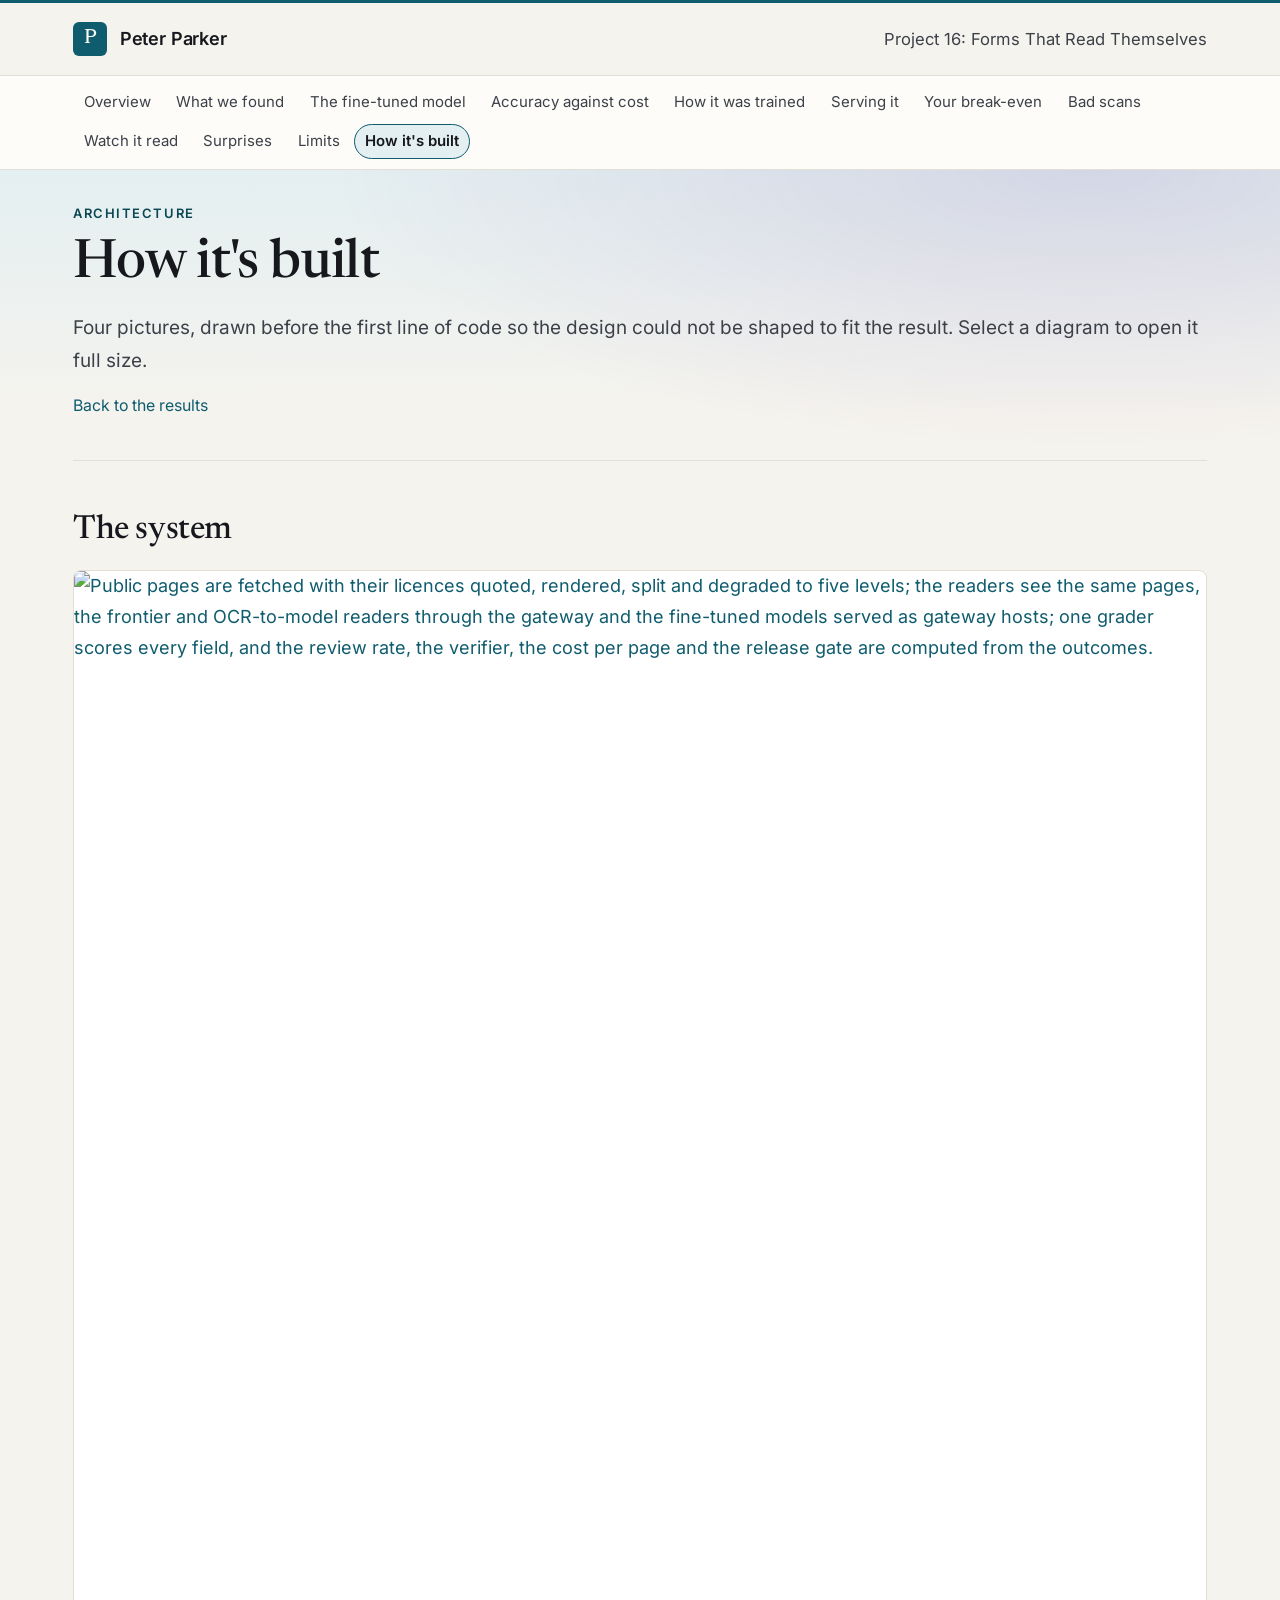
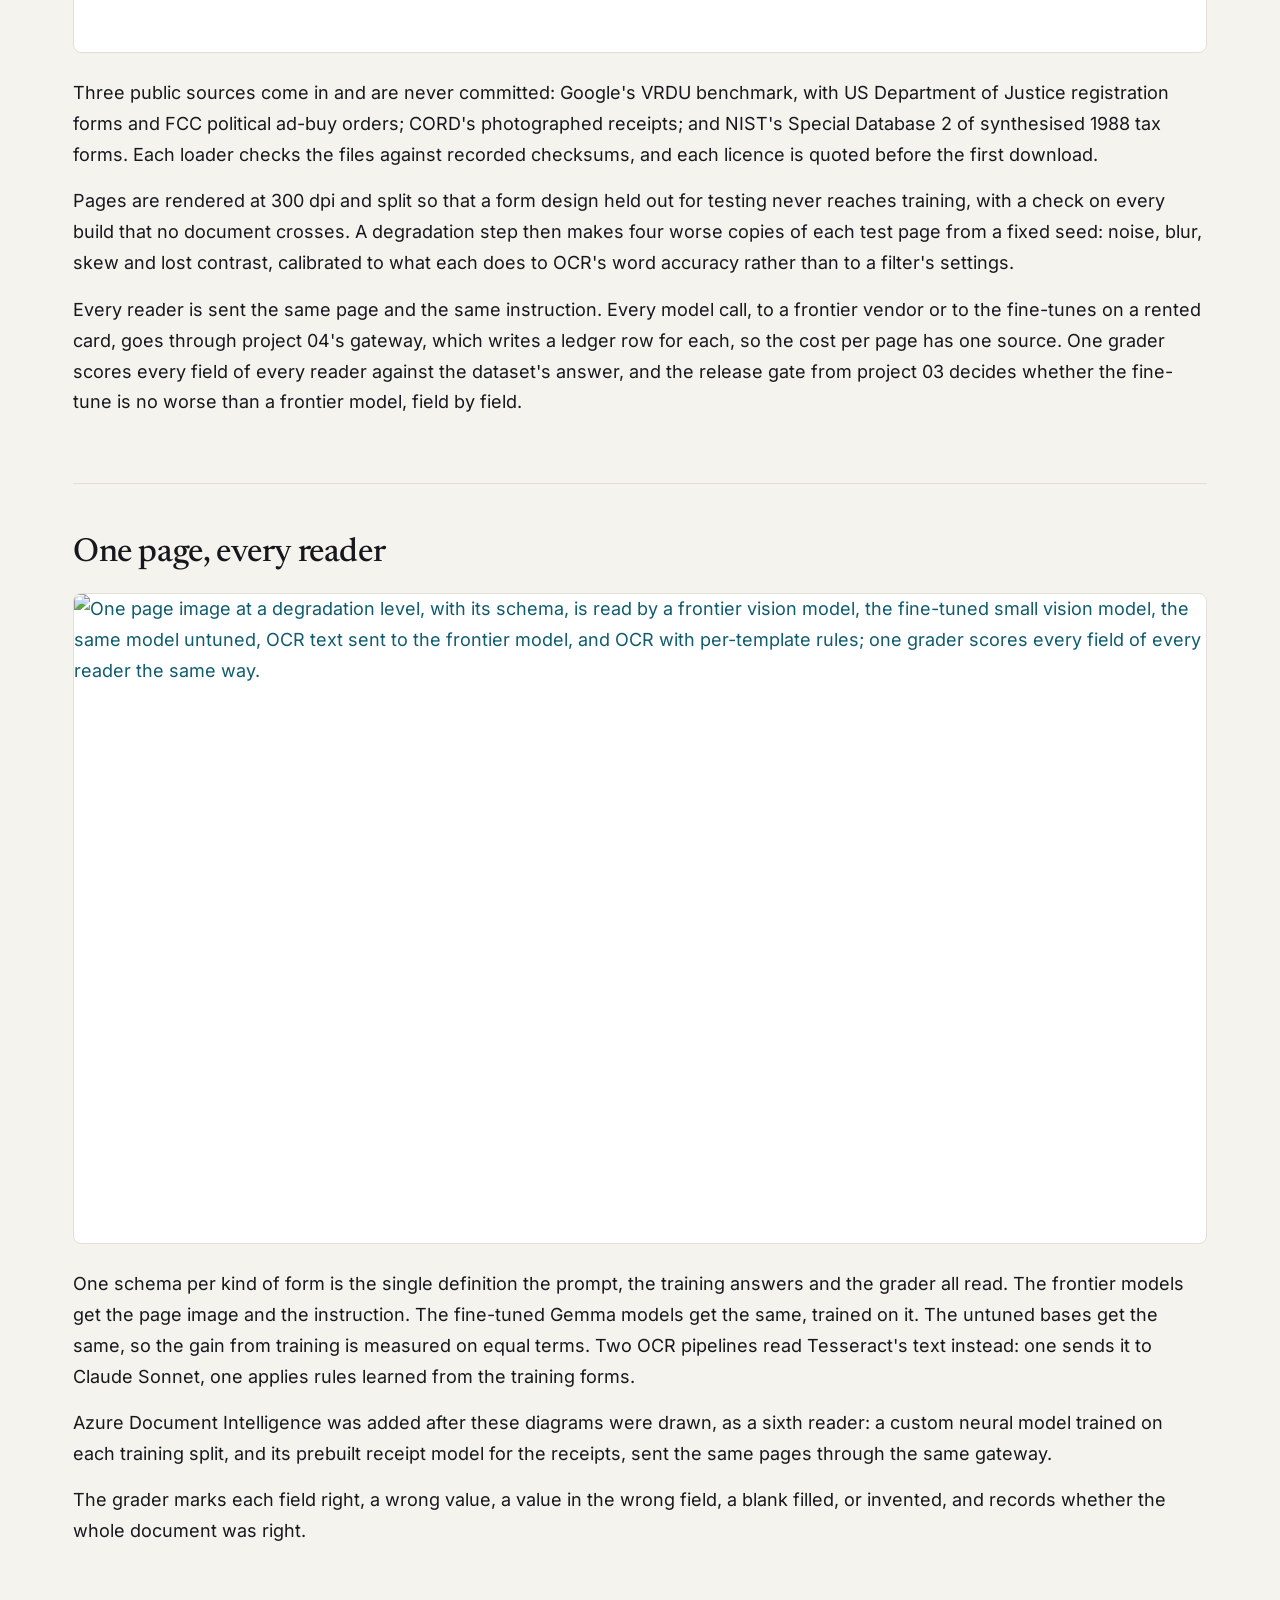
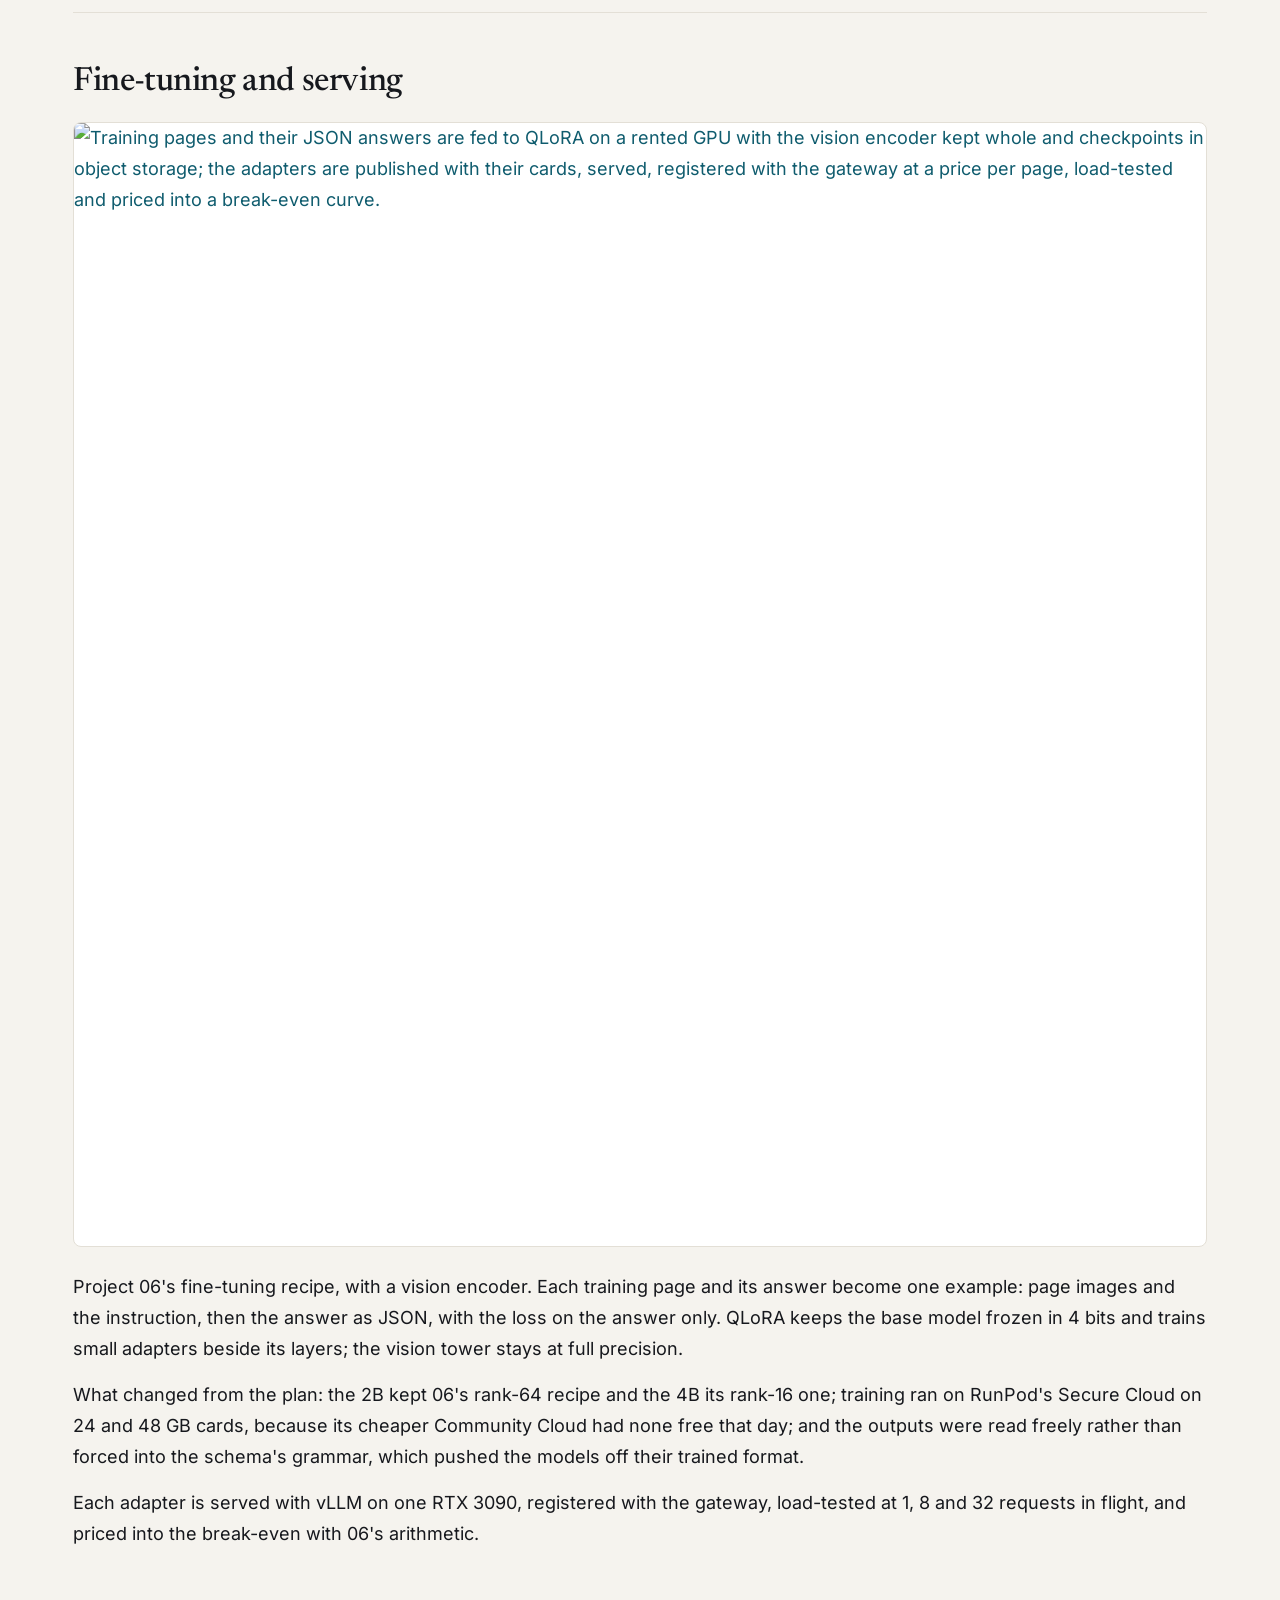
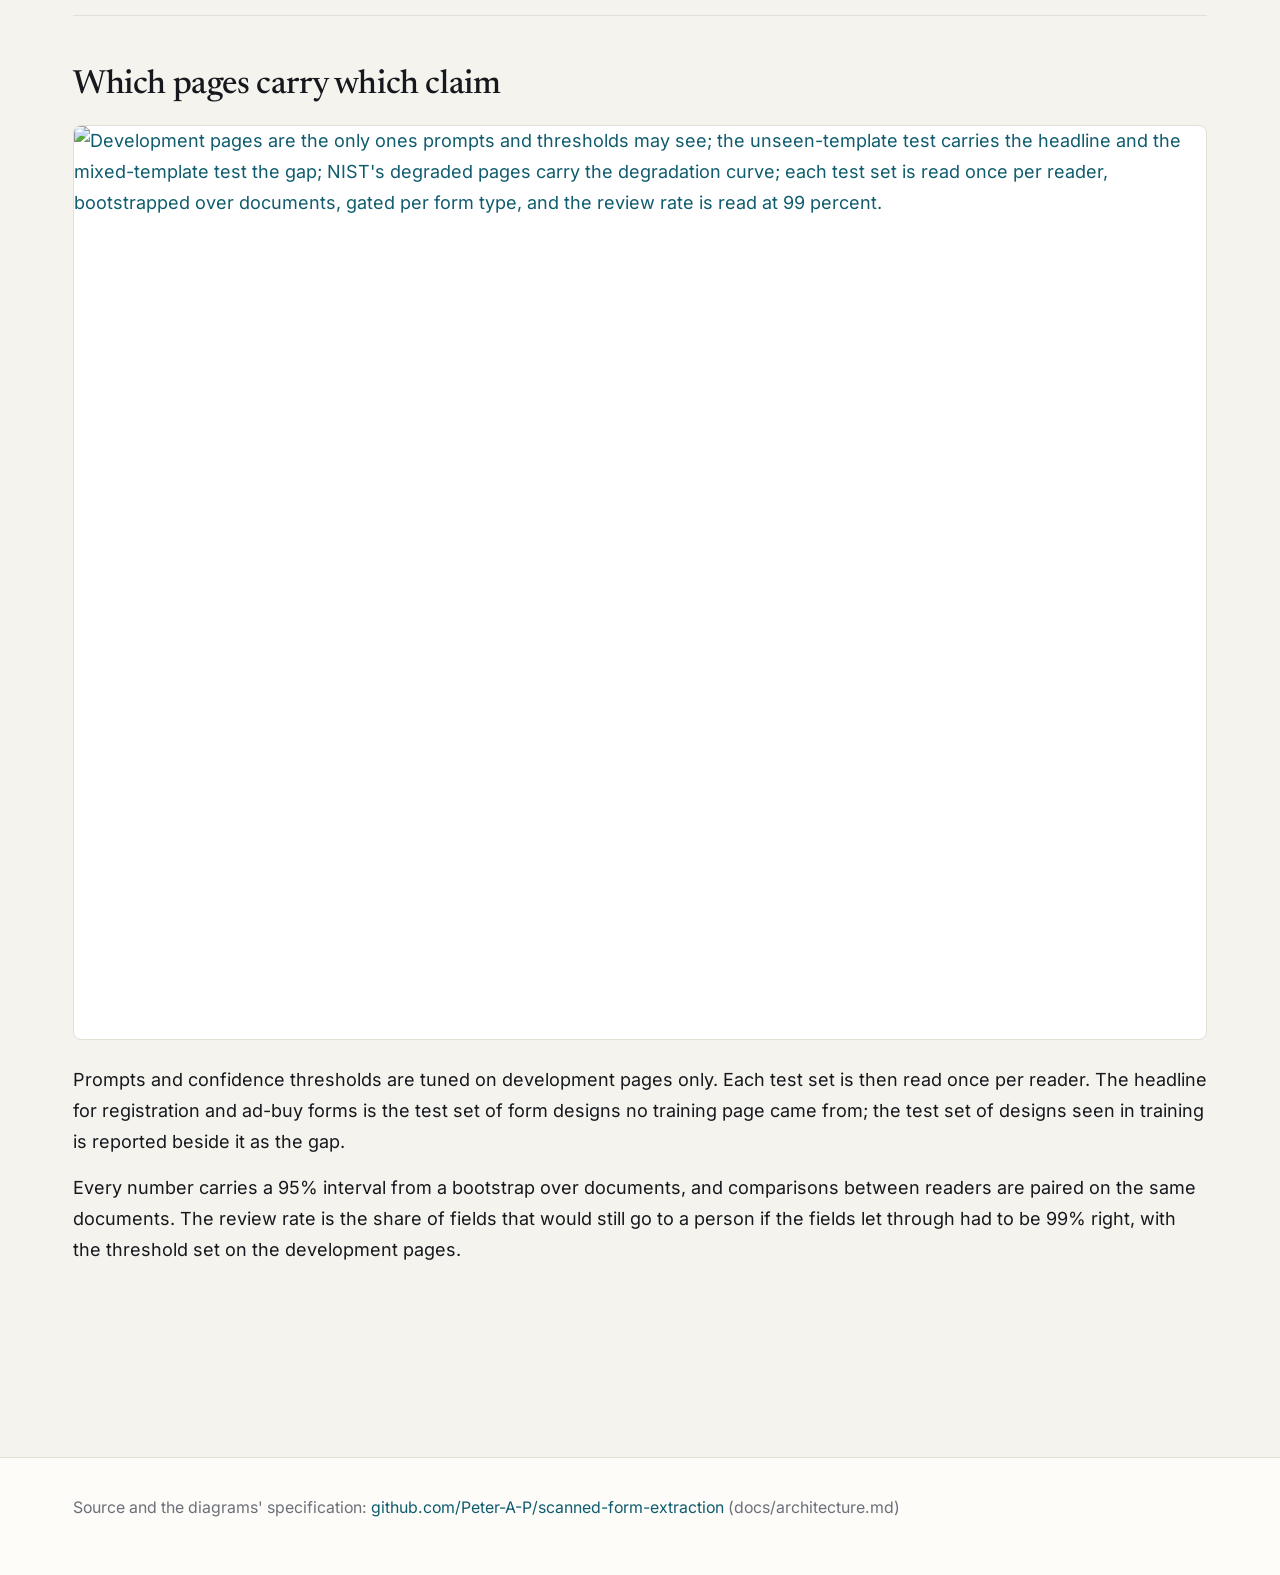
==== legible/site/architecture.html @ 69742731 "The demo site rebuilt as a front page: findings first, every table drawn as a chart with a table swi" ====
<!doctype html>
<html lang="en">
<head>
<meta charset="utf-8">
<meta name="viewport" content="width=device-width, initial-scale=1">
<title>How it's built: Forms That Read Themselves</title>
<meta name="description" content="How the readers of scanned forms behind this page were fed the same pages, graded by one grader, fine-tuned, served and costed, in four diagrams.">
<link rel="stylesheet" href="style.css">
</head>
<body>
<header class="top">
  <div class="top-inner">
    <a class="brand" href="https://peterparker.ca"><span class="mono-mark" aria-hidden="true">P</span>Peter Parker</a>
    <p class="top-nav"><a href="https://peterparker.ca/projects/scanned-form-extraction/">Project 16: Forms That Read Themselves</a></p>
  </div>
</header>
<nav class="tabs" aria-label="This site">
  <div class="tabs-inner">
    <a href="index.html">Overview</a>
    <a href="index.html#findings">What we found</a>
    <a href="index.html#model">The fine-tuned model</a>
    <a href="index.html#landscape">Accuracy against cost</a>
    <a href="index.html#training">How it was trained</a>
    <a href="index.html#serving">Serving it</a>
    <a href="index.html#calculator">Your break-even</a>
    <a href="index.html#scans">Bad scans</a>
    <a href="index.html#viewer">Watch it read</a>
    <a href="index.html#surprises">Surprises</a>
    <a href="index.html#limits">Limits</a>
    <a href="architecture.html" aria-current="page">How it's built</a>
  </div>
</nav>
<main>

  <header class="hero">
    <p class="eyebrow">Architecture</p>
    <h1>How it's built</h1>
    <p class="lead">
      Four pictures, drawn before the first line of code so the design could not be shaped to fit
      the result. Select a diagram to open it full size.
    </p>
    <p class="hero-note"><a href="index.html">Back to the results</a></p>
  </header>

  <section class="section" id="the-system">
    <h2>The system</h2>
    <figure class="arch-figure">
      <a href="architecture/system.svg"><img src="architecture/system.svg" width="1236" height="1180" alt="Public pages are fetched with their licences quoted, rendered, split and degraded to five levels; the readers see the same pages, the frontier and OCR-to-model readers through the gateway and the fine-tuned models served as gateway hosts; one grader scores every field, and the review rate, the verifier, the cost per page and the release gate are computed from the outcomes."></a>
    </figure>
    <div class="prose">
      <p>Three public sources come in and are never committed: Google's VRDU benchmark, with US Department of Justice registration forms and FCC political ad-buy orders; CORD's photographed receipts; and NIST's Special Database 2 of synthesised 1988 tax forms. Each loader checks the files against recorded checksums, and each licence is quoted before the first download.</p>
      <p>Pages are rendered at 300 dpi and split so that a form design held out for testing never reaches training, with a check on every build that no document crosses. A degradation step then makes four worse copies of each test page from a fixed seed: noise, blur, skew and lost contrast, calibrated to what each does to OCR's word accuracy rather than to a filter's settings.</p>
      <p>Every reader is sent the same page and the same instruction. Every model call, to a frontier vendor or to the fine-tunes on a rented card, goes through project 04's gateway, which writes a ledger row for each, so the cost per page has one source. One grader scores every field of every reader against the dataset's answer, and the release gate from project 03 decides whether the fine-tune is no worse than a frontier model, field by field.</p>
    </div>
  </section>

  <section class="section" id="one-page">
    <h2>One page, every reader</h2>
    <figure class="arch-figure">
      <a href="architecture/five-arms.svg"><img src="architecture/five-arms.svg" width="1236" height="708" alt="One page image at a degradation level, with its schema, is read by a frontier vision model, the fine-tuned small vision model, the same model untuned, OCR text sent to the frontier model, and OCR with per-template rules; one grader scores every field of every reader the same way."></a>
    </figure>
    <div class="prose">
      <p>One schema per kind of form is the single definition the prompt, the training answers and the grader all read. The frontier models get the page image and the instruction. The fine-tuned Gemma models get the same, trained on it. The untuned bases get the same, so the gain from training is measured on equal terms. Two OCR pipelines read Tesseract's text instead: one sends it to Claude Sonnet, one applies rules learned from the training forms.</p>
      <p>Azure Document Intelligence was added after these diagrams were drawn, as a sixth reader: a custom neural model trained on each training split, and its prebuilt receipt model for the receipts, sent the same pages through the same gateway.</p>
      <p>The grader marks each field right, a wrong value, a value in the wrong field, a blank filled, or invented, and records whether the whole document was right.</p>
    </div>
  </section>

  <section class="section" id="train-serve">
    <h2>Fine-tuning and serving</h2>
    <figure class="arch-figure">
      <a href="architecture/train-serve.svg"><img src="architecture/train-serve.svg" width="1206" height="1196" alt="Training pages and their JSON answers are fed to QLoRA on a rented GPU with the vision encoder kept whole and checkpoints in object storage; the adapters are published with their cards, served, registered with the gateway at a price per page, load-tested and priced into a break-even curve."></a>
    </figure>
    <div class="prose">
      <p>Project 06's fine-tuning recipe, with a vision encoder. Each training page and its answer become one example: page images and the instruction, then the answer as JSON, with the loss on the answer only. QLoRA keeps the base model frozen in 4 bits and trains small adapters beside its layers; the vision tower stays at full precision.</p>
      <p>What changed from the plan: the 2B kept 06's rank-64 recipe and the 4B its rank-16 one; training ran on RunPod's Secure Cloud on 24 and 48 GB cards, because its cheaper Community Cloud had none free that day; and the outputs were read freely rather than forced into the schema's grammar, which pushed the models off their trained format.</p>
      <p>Each adapter is served with vLLM on one RTX 3090, registered with the gateway, load-tested at 1, 8 and 32 requests in flight, and priced into the break-even with 06's arithmetic.</p>
    </div>
  </section>

  <section class="section" id="evaluation">
    <h2>Which pages carry which claim</h2>
    <figure class="arch-figure">
      <a href="architecture/evaluation.svg"><img src="architecture/evaluation.svg" width="1236" height="996" alt="Development pages are the only ones prompts and thresholds may see; the unseen-template test carries the headline and the mixed-template test the gap; NIST's degraded pages carry the degradation curve; each test set is read once per reader, bootstrapped over documents, gated per form type, and the review rate is read at 99 percent."></a>
    </figure>
    <div class="prose">
      <p>Prompts and confidence thresholds are tuned on development pages only. Each test set is then read once per reader. The headline for registration and ad-buy forms is the test set of form designs no training page came from; the test set of designs seen in training is reported beside it as the gap.</p>
      <p>Every number carries a 95% interval from a bootstrap over documents, and comparisons between readers are paired on the same documents. The review rate is the share of fields that would still go to a person if the fields let through had to be 99% right, with the threshold set on the development pages.</p>
    </div>
  </section>

</main>
<footer class="foot">
  <div class="foot-inner">
    <p>Source and the diagrams' specification: <a href="https://github.com/Peter-A-P/scanned-form-extraction">github.com/Peter-A-P/scanned-form-extraction</a> (docs/architecture.md)</p>
  </div>
</footer>
</body>
</html>
---- legible/site/style.css ----
/* One stylesheet, no framework, no build step.

   The palette, the type and the 3px rule over the page are peterparker.ca's, shared with the
   other project pages, because this page is part of that site even though a separate host
   serves it. The two fonts are copied into this folder rather than linked: the page makes no
   off-origin request, and a font is a request. Both are SIL Open Font License;
   fonts/LICENSE.txt says where they came from. */

@font-face {
  font-family: "Newsreader";
  font-style: normal;
  font-weight: 200 800;
  font-display: swap;
  src: url(fonts/newsreader-latin.woff2) format("woff2");
}

@font-face {
  font-family: "Inter";
  font-style: normal;
  font-weight: 400 600;
  font-display: swap;
  src: url(fonts/inter-latin.woff2) format("woff2");
}

:root {
  color-scheme: light dark;
  --paper: #f5f3ee;
  --paper-soft: #fdfcf9;
  --ink: #16181d;
  --ink-soft: #3c4048;
  --ink-faint: #6b7079;
  --line: #e3dfd6;
  --line-2: #cfc9bd;
  --line-soft: #eeebe4;
  --accent: #0f5c6e;
  --accent-ink: #0b4653;
  --accent-soft: #e4eff1;
  --warn: #c0392b;
  --good: #1e7a4c;
  --alt: #6d3f9e;
  --shift: rgba(192, 57, 43, 0.09);
  /* An ordered set in one hue, darkest first: the three percentiles. */
  --lv0: #0b4653;
  --lv1: #2f8294;
  --lv2: #7bb3c0;
  --serif: "Newsreader", Georgia, "Times New Roman", serif;
  --sans: "Inter", ui-sans-serif, system-ui, -apple-system, "Segoe UI", Roboto, sans-serif;
  --mono: ui-monospace, "Cascadia Mono", Consolas, "SF Mono", Menlo, monospace;
  --radius: 10px;
  --shadow: 0 6px 24px -18px rgba(0, 0, 0, 0.35);
  --column: 66rem;
}

@media (prefers-color-scheme: dark) {
  :root {
    --paper: #0e1013;
    --paper-soft: #15181d;
    --ink: #ece9e2;
    --ink-soft: #c9c6bf;
    --ink-faint: #969ba5;
    --line: #262a31;
    --line-2: #363b44;
    --line-soft: #1c2026;
    --accent: #7cc7d6;
    --accent-ink: #a9dde7;
    --accent-soft: #14262b;
    --warn: #f0736a;
    --good: #58c286;
    --alt: #b191e0;
    --shift: rgba(240, 115, 106, 0.13);
    --lv0: #cbeaf2;
    --lv1: #7cc7d6;
    --lv2: #3d8ea1;
    --shadow: 0 6px 24px -14px rgba(0, 0, 0, 0.6);
  }
}

* { box-sizing: border-box; }

html { font-size: 18px; -webkit-text-size-adjust: 100%; }

body {
  margin: 0;
  background: var(--paper);
  color: var(--ink);
  font-family: var(--sans);
  font-size: 1rem;
  line-height: 1.72;
  border-top: 3px solid var(--accent);
  font-feature-settings: "cv11", "ss01";
}

main {
  max-width: var(--column);
  margin: 0 auto;
  padding: 0 1.5rem 5rem;
}

h1, h2, h3 {
  font-family: var(--serif);
  font-weight: 500;
  letter-spacing: -0.012em;
}

h1 { font-size: clamp(2.1rem, 4.6vw, 3rem); line-height: 1.1; margin: 0 0 1rem; }
h2 { font-size: clamp(1.55rem, 2.6vw, 2rem); line-height: 1.2; margin: 0 0 0.7rem; }
h3 { font-size: 1.2rem; line-height: 1.25; margin: 0 0 0.45rem; }
p { margin: 0 0 0.85rem; }

a { color: var(--accent); text-decoration: none; text-underline-offset: 0.15em; }
a:hover, a:focus-visible { text-decoration: underline; }
:focus-visible { outline: 2px solid var(--accent); outline-offset: 2px; }

code { font-family: var(--mono); font-size: 0.9em; }

strong { font-weight: 600; }

/* ---------------------------------------------------------------- the way back */

.top { border-bottom: 1px solid var(--line); background: var(--paper); }

.top-inner {
  max-width: var(--column);
  margin: 0 auto;
  padding: 0 1.5rem;
  height: 4rem;
  display: flex;
  align-items: center;
  justify-content: space-between;
  gap: 1rem;
}

.brand {
  display: inline-flex;
  align-items: center;
  gap: 0.7rem;
  color: var(--ink);
  font-weight: 600;
  letter-spacing: -0.01em;
}

.brand:hover { text-decoration: none; color: var(--accent-ink); }

.mono-mark {
  width: 1.9rem;
  height: 1.9rem;
  border-radius: 6px;
  background: var(--accent);
  color: #fdfcf9;
  font-family: var(--serif);
  font-weight: 500;
  font-size: 1.15rem;
  display: inline-flex;
  align-items: center;
  justify-content: center;
}

@media (prefers-color-scheme: dark) { .mono-mark { color: #0e1013; } }

.top-nav { font-size: 0.92rem; color: var(--ink-soft); text-align: right; margin: 0; }
.top-nav a { color: var(--ink-soft); }
.top-nav a:hover { color: var(--accent-ink); }

/* ---------------------------------------------------------------- hero */

.hero { padding: 1.75rem 0 2.25rem; border-bottom: 1px solid var(--line); }

.eyebrow {
  text-transform: uppercase;
  letter-spacing: 0.12em;
  font-size: 0.72rem;
  font-weight: 600;
  color: var(--ink-faint);
  margin: 0 0 0.6rem;
}

.lead { font-size: 1.05rem; color: var(--ink-soft); }

.hero-points {
  display: grid;
  grid-template-columns: repeat(auto-fit, minmax(12rem, 1fr));
  gap: 0.9rem;
  margin: 1.75rem 0 1.1rem;
}

.point {
  background: var(--paper-soft);
  border: 1px solid var(--line);
  border-radius: var(--radius);
  padding: 1rem 1.1rem;
}

.point-figure {
  display: block;
  font-family: var(--serif);
  font-size: 1.9rem;
  font-weight: 500;
  font-variant-numeric: tabular-nums;
  letter-spacing: -0.02em;
  line-height: 1.15;
  color: var(--ink);
}

.point-figure.up { color: var(--good); }
.point-figure.down { color: var(--warn); }

.point-unit {
  display: block;
  margin-top: 0.2rem;
  font-size: 0.84rem;
  font-weight: 600;
  color: var(--ink-soft);
  line-height: 1.35;
}

.point-label {
  display: block;
  margin-top: 0.4rem;
  padding-top: 0.4rem;
  border-top: 1px solid var(--line);
  font-size: 0.82rem;
  color: var(--ink-faint);
  line-height: 1.4;
}

.point-extra {
  display: block;
  margin-top: 0.25rem;
  font-size: 0.8rem;
  color: var(--ink-faint);
  line-height: 1.35;
  font-variant-numeric: tabular-nums;
}

.hero-models {
  position: relative;
  font-size: 0.86rem;
  color: var(--ink-soft);
  margin: 0 0 0.6rem;
}

/* A term that explains itself. The bubble hangs from the paragraph rather than
   from the word, because the paragraph is the one box that is always inside the page: a
   bubble anchored to a name at the end of a line would run off the right edge. It opens on
   focus as well as hover, so a keyboard reaches it and a tap on a phone opens it. */
.term {
  border-bottom: 1px dotted var(--ink-faint);
  cursor: help;
}

.term:hover, .term:focus { color: var(--accent-ink); border-bottom-color: var(--accent); }

.term::after {
  content: attr(data-note);
  position: absolute;
  left: 0;
  top: calc(100% + 0.4rem);
  width: min(32rem, 100%);
  padding: 0.7rem 0.85rem;
  background: var(--paper-soft);
  color: var(--ink-soft);
  border: 1px solid var(--line-2);
  border-radius: var(--radius);
  box-shadow: var(--shadow);
  font-size: 0.84rem;
  font-weight: 400;
  line-height: 1.5;
  z-index: 10;
  pointer-events: none;
  opacity: 0;
  visibility: hidden;
  transition: opacity 0.12s ease;
}

.term:hover::after, .term:focus::after { opacity: 1; visibility: visible; }

/* Read by a screen reader, drawn for nobody: the notes the bubbles show, as descriptions. */
.visually-hidden {
  position: absolute;
  width: 1px;
  height: 1px;
  overflow: hidden;
  clip-path: inset(50%);
  white-space: nowrap;
}

.hero-note { font-size: 0.88rem; color: var(--ink-faint); margin: 0; }

/* ---------------------------------------------------------------- sections */

.section { padding: 2.75rem 0; border-bottom: 1px solid var(--line); }
.section:last-of-type { border-bottom: 0; }
.section-lead { color: var(--ink-soft); }
.note { font-size: 0.86rem; color: var(--ink-faint); }

.warning {
  max-width: var(--column);
  margin: 1.25rem auto;
  padding: 0.9rem 1.1rem;
  border-left: 3px solid var(--warn);
  border-radius: 0 var(--radius) var(--radius) 0;
  background: color-mix(in srgb, var(--warn) 9%, transparent);
}

/* The callout a section's finding goes in, and the one an assumption goes in. Same shape,
   different weight: a finding is the point of the section, an assumption is the fine print
   that stops the finding being overread. */
.verdict {
  margin: 1.1rem 0 0;
  padding: 1rem 1.1rem;
  border-radius: 0 var(--radius) var(--radius) 0;
  background: var(--accent-soft);
  border-left: 3px solid var(--accent);
  font-size: 0.98rem;
}

.verdict p:last-child { margin-bottom: 0; }

.assumption {
  margin: 1.1rem 0 0;
  padding: 0.9rem 1.1rem;
  border: 1px solid var(--line);
  border-left: 3px solid var(--line-2);
  border-radius: 0 var(--radius) var(--radius) 0;
  background: var(--paper-soft);
  font-size: 0.88rem;
  color: var(--ink-soft);
}

.assumption p:last-child { margin-bottom: 0; }

/* ---------------------------------------------------------------- controls */

.controls {
  display: grid;
  grid-template-columns: repeat(auto-fit, minmax(13rem, 1fr));
  gap: 1rem;
  margin: 1.25rem 0;
  padding: 1rem;
  background: var(--paper-soft);
  border: 1px solid var(--line);
  border-radius: var(--radius);
}

.control { display: flex; flex-direction: column; gap: 0.4rem; min-width: 0; }
.control.wide { grid-column: 1 / -1; }

label, .label-text { font-size: 0.85rem; font-weight: 600; color: var(--ink-soft); }

.hint {
  display: block;
  font-weight: 400;
  font-size: 0.78rem;
  color: var(--ink-faint);
  margin-top: 0.1rem;
}

select, input[type="range"] { width: 100%; font: inherit; accent-color: var(--accent); }

select {
  padding: 0.5rem 0.6rem;
  border: 1px solid var(--line-2);
  border-radius: 8px;
  background: var(--paper-soft);
  color: var(--ink);
  font-size: 0.9rem;
}

input[type="range"] { height: 1.6rem; }

output { font-variant-numeric: tabular-nums; color: var(--accent-ink); font-weight: 600; }

/* ---------------------------------------------------------------- charts */

.chart-figure { margin: 1.1rem 0; }
.chart { width: 100%; }
.chart svg { width: 100%; height: auto; display: block; touch-action: pan-y; }

/* A chart whose labels are words rather than ticks cannot be shrunk to a phone's width and
   still be read, so it keeps its size and scrolls sideways instead. */
.wide-chart { overflow-x: auto; -webkit-overflow-scrolling: touch; }
.wide-chart svg { min-width: 40rem; }

figcaption { font-size: 0.83rem; color: var(--ink-faint); margin-top: 0.5rem; }

.gridline { stroke: var(--line); stroke-width: 1; }
.axis-line { stroke: var(--line-2); stroke-width: 1; }
.tick { fill: var(--ink-faint); font-size: 11px; }
.axis-title { fill: var(--ink-faint); font-size: 11px; font-weight: 600; letter-spacing: 0.04em; text-transform: uppercase; }
.series { fill: none; stroke-linejoin: round; stroke-linecap: round; stroke-width: 1.5; }
.band { fill: var(--accent); stroke: none; }

/* Series colours and their swatches, set here rather than on the element so that both
   follow the palette into dark mode. */
.m0 { stroke: var(--accent); }
.m1 { stroke: var(--warn); }
.m2 { stroke: var(--alt); }
.sw0 { background: var(--accent); }
.sw1 { background: var(--warn); }
.sw2 { background: var(--alt); }
.sw-ink { background: var(--ink); }
.sw-accent { background: var(--accent); }
.sw-band { background: var(--accent); }
.sw-warn { background: var(--warn); color: var(--warn); }
.sw-faint { background: var(--ink-faint); color: var(--ink-faint); }
.nominal { stroke: var(--ink-faint); stroke-width: 1; stroke-dasharray: 5 4; fill: none; }
.actual-line { fill: none; stroke: var(--ink); stroke-width: 1.5; stroke-linejoin: round; }
.median { fill: none; stroke: var(--accent); stroke-width: 1.75; stroke-linejoin: round; }
/* Thinner lines, for a view with many points in the same width. */
.actual-line.thin, .median.thin { stroke-width: 0.8; }

.service { fill: none; stroke: var(--warn); stroke-width: 1.5; stroke-dasharray: 6 4; }
.shift-span { fill: var(--shift); }
.shift-label { fill: var(--ink-faint); font-size: 10.5px; letter-spacing: 0.06em; text-transform: uppercase; }
.cursor { stroke: var(--ink-faint); stroke-width: 1; stroke-dasharray: 3 3; }
.dot { stroke: var(--paper-soft); stroke-width: 1.5; fill: var(--ink); }
.dot.median { fill: var(--accent); }
.dot.m0 { fill: var(--accent); }
.dot.m1 { fill: var(--warn); }
.dot.m2 { fill: var(--alt); }
.catcher { cursor: crosshair; }

/* A bar is a length, so it gets a fill and no outline; its interval is a hairline in ink,
   because it is not another series. */
.bar { stroke: none; }
.bar.lv0 { fill: var(--lv0); }
.bar.lv1 { fill: var(--lv1); }
.bar.lv2 { fill: var(--lv2); }
.bar.own { fill-opacity: 0.7; stroke: var(--ink-faint); stroke-width: 1; stroke-dasharray: 3 2; }
.sw-lv0 { background: var(--lv0); }
.sw-lv1 { background: var(--lv1); }
.sw-lv2 { background: var(--lv2); }
.whisker { stroke: var(--ink-soft); stroke-width: 1; }
.zero { stroke: var(--ink-faint); stroke-width: 1.25; }
.zero-label { fill: var(--ink-faint); font-size: 10.5px; }
.bar-value { fill: var(--ink-soft); font-size: 11px; font-variant-numeric: tabular-nums; }
.row-label { fill: var(--ink); font-size: 12px; font-weight: 600; }
.row-note { fill: var(--ink-faint); font-size: 10.5px; }
.divider { stroke: var(--line-2); stroke-width: 1; stroke-dasharray: 4 3; }
.divider-label { fill: var(--ink-faint); font-size: 10.5px; letter-spacing: 0.04em; text-transform: uppercase; }

.legend { display: flex; flex-wrap: wrap; gap: 0.45rem; margin: 0.25rem 0 0.5rem; }

.legend-item {
  display: inline-flex;
  align-items: center;
  gap: 0.4rem;
  font-size: 0.82rem;
  padding: 0.3rem 0.7rem;
  border: 1px solid var(--line-2);
  border-radius: 999px;
  background: var(--paper-soft);
  color: var(--ink-soft);
}

.swatch { width: 14px; height: 3px; border-radius: 2px; display: inline-block; flex: none; }
.swatch.dashed { background: repeating-linear-gradient(90deg, currentColor 0 4px, transparent 4px 7px); }
.swatch.block { height: 11px; border-radius: 3px; opacity: 0.3; }
/* A bar's swatch is the bar's colour at full strength: it names a series, not a band. */
.swatch.solid { height: 11px; border-radius: 3px; }

/* The hover readout. One row per series, values right-aligned so they line up as a column. */
.readout {
  min-height: 1.6rem;
  margin: 0.3rem 0 0;
  font-size: 0.84rem;
  color: var(--ink-soft);
  font-variant-numeric: tabular-nums;
}

.readout .when { font-weight: 600; color: var(--ink); margin-right: 0.6rem; }
.readout .pair { margin-right: 0.9rem; white-space: nowrap; }
.readout .key { color: var(--ink-faint); }

/* ---------------------------------------------------------------- tables */

.table-wrap { overflow-x: auto; -webkit-overflow-scrolling: touch; }

table { width: 100%; border-collapse: collapse; font-size: 0.9rem; }

th, td {
  text-align: left;
  padding: 0.5rem 0.75rem;
  border-bottom: 1px solid var(--line);
  white-space: nowrap;
}

th {
  font-weight: 600;
  color: var(--ink);
  font-size: 0.82rem;
  background: var(--line-soft);
  border-bottom-color: var(--line-2);
  vertical-align: bottom;
}

tbody th { background: transparent; font-size: 0.9rem; }
/* A long row label is the one cell allowed to wrap, so that it does not push the whole
   table out of its column. */
tbody th.wrap { white-space: normal; max-width: 14rem; }

td.num, th.num { text-align: right; font-variant-numeric: tabular-nums; }

/* Narrower gutters for a table that only just fits the column. */
.tight th, .tight td { padding-left: 0.55rem; padding-right: 0.55rem; }

caption { caption-side: bottom; text-align: left; color: var(--ink-faint); font-size: 0.83rem; padding-top: 0.6rem; }

tbody tr.reference { background: var(--accent-soft); }

.interval { color: var(--ink-faint); font-size: 0.82em; }

.better { color: var(--good); font-weight: 600; }
.worse { color: var(--warn); font-weight: 600; }

/* ---------------------------------------------------------------- headline stats */

.headline {
  display: grid;
  grid-template-columns: repeat(auto-fit, minmax(11rem, 1fr));
  gap: 0.9rem;
  margin: 1.25rem 0;
}

.stat {
  background: var(--paper-soft);
  border: 1px solid var(--line);
  border-radius: var(--radius);
  padding: 1rem 1.1rem;
}

.figure {
  display: block;
  font-family: var(--serif);
  font-size: 1.75rem;
  font-weight: 500;
  font-variant-numeric: tabular-nums;
  letter-spacing: -0.02em;
  line-height: 1.15;
}

.stat.up .figure { color: var(--good); }
.stat.down .figure { color: var(--warn); }

.caption { display: block; margin-top: 0.3rem; font-size: 0.82rem; color: var(--ink-faint); line-height: 1.4; }

.range { display: block; font-size: 0.78rem; color: var(--ink-faint); font-variant-numeric: tabular-nums; }

/* ---------------------------------------------------------------- disclosure */

.disclose {
  border: 1px solid var(--line);
  border-radius: var(--radius);
  padding: 0 1.1rem;
  margin: 1.1rem 0;
  background: var(--paper-soft);
}

.disclose summary {
  display: flex;
  align-items: baseline;
  gap: 0.6rem;
  cursor: pointer;
  padding: 0.8rem 0 0.8rem 0.25rem;
  font-weight: 600;
  font-size: 0.94rem;
  list-style: none;
}

.disclose summary::-webkit-details-marker { display: none; }

.disclose summary::before {
  content: "\203A";
  flex: none;
  width: 0.6em;
  text-align: center;
  font-size: 1.2em;
  line-height: 1;
  color: var(--ink-faint);
  transform: rotate(90deg);
  transition: transform 0.12s ease;
}

.disclose[open] summary::before { transform: rotate(270deg); }
.disclose summary:hover { color: var(--accent-ink); }
.disclose[open] summary { border-bottom: 1px solid var(--line); margin-bottom: 0.75rem; }
.disclose > *:last-child { margin-bottom: 0.85rem; }

@media (prefers-reduced-motion: reduce) {
  .disclose summary::before { transition: none; }
  .term::after { transition: none; }
}

/* ---------------------------------------------------------------- footer */

.foot {
  border-top: 1px solid var(--line);
  background: var(--paper-soft);
  margin-top: 2rem;
}

.foot-inner {
  max-width: var(--column);
  margin: 0 auto;
  padding: 2rem 1.5rem 2.5rem;
  font-size: 0.88rem;
  color: var(--ink-faint);
}

.foot-inner p { margin: 0 0 0.5rem; }

.foot-inner ul { list-style: none; margin: 0; padding: 0; display: flex; flex-wrap: wrap; gap: 0.5rem 1.5rem; }

@media (max-width: 34rem) {
  html { font-size: 17px; }
  main { padding: 0 1rem 3rem; }
  .top-inner { padding: 0 1rem; height: auto; min-height: 4rem; flex-wrap: wrap; gap: 0.25rem 1rem; padding-top: 0.6rem; padding-bottom: 0.6rem; }
  .top-nav { text-align: left; }
  .controls { padding: 0.85rem; }
  .foot-inner { padding: 1.5rem 1rem 2rem; }
}

.cta {
  display: flex;
  flex-wrap: wrap;
  align-items: center;
  gap: 0.6rem 0.75rem;
  margin: 0 0 2.25rem;
}

.button {
  display: inline-flex;
  align-items: center;
  gap: 0.45rem;
  padding: 0.62rem 1.1rem;
  border: 1px solid var(--line-2);
  border-radius: 8px;
  background: var(--paper-soft);
  color: var(--ink);
  font-weight: 600;
  font-size: 0.93rem;
  line-height: 1.2;
}

.button:hover, .button:focus-visible { text-decoration: none; border-color: var(--accent); color: var(--accent-ink); }

.button.primary { background: var(--accent); border-color: var(--accent); color: #fdfcf9; }
.button.primary::after { content: "\2197"; font-weight: 400; }
.button.primary:hover, .button.primary:focus-visible { background: var(--accent-ink); border-color: var(--accent-ink); color: #fdfcf9; }

@media (prefers-color-scheme: dark) {
  .button.primary, .button.primary:hover, .button.primary:focus-visible { color: #0e1013; }
}

.cta-note { font-size: 0.84rem; color: var(--ink-faint); }

/* ---------------------------------------------------------------- this page's own */

.subhead { margin-top: 2rem; }

input[type="number"] {
  width: 100%;
  font: inherit;
  font-size: 0.9rem;
  font-variant-numeric: tabular-nums;
  padding: 0.5rem 0.6rem;
  border: 1px solid var(--line-2);
  border-radius: 8px;
  background: var(--paper-soft);
  color: var(--ink);
}

input[type="number"]:focus-visible, select:focus-visible { outline: 2px solid var(--accent); outline-offset: 1px; }

/* The calculator: the inputs, then what they come to, then the month drawn. */
.answer {
  display: grid;
  grid-template-columns: repeat(auto-fit, minmax(12rem, 1fr));
  gap: 0.9rem;
  margin: 1.1rem 0 0.4rem;
}

.answer .stat.lead-stat { border-color: var(--accent); background: var(--accent-soft); }
.answer .stat.lead-stat .figure { color: var(--accent-ink); }
.answer .figure.never { color: var(--warn); }

.button-row { display: flex; flex-wrap: wrap; gap: 0.4rem; }

.chip {
  font: inherit;
  font-size: 0.8rem;
  padding: 0.28rem 0.7rem;
  border: 1px solid var(--line-2);
  border-radius: 999px;
  background: var(--paper-soft);
  color: var(--ink-soft);
  cursor: pointer;
}

.chip:hover { border-color: var(--accent); color: var(--accent-ink); }
.chip[aria-pressed="true"] { background: var(--accent); border-color: var(--accent); color: #fdfcf9; }
@media (prefers-color-scheme: dark) { .chip[aria-pressed="true"] { color: #0e1013; } }

/* The Pareto chart and the month chart, drawn by app.js. Frontier runs are circles and
   self-hosted ones diamonds, so the shape carries the identity as well as the colour. */
.frontier-mark { fill: var(--alt); stroke: var(--paper-soft); stroke-width: 1.5; }
.hosted-mark { fill: var(--accent); stroke: var(--paper-soft); stroke-width: 1.5; }
.frontier-mark.on, .hosted-mark.on { stroke: var(--ink); stroke-width: 2; }
.mark-label { fill: var(--ink-soft); font-size: 11px; }
.mark-label.strong { fill: var(--ink); font-weight: 600; }
.sw-frontier { background: var(--alt); }
.sw-hosted { background: var(--accent); }
.api-line { fill: none; stroke: var(--alt); stroke-width: 2; }
.own-line { fill: none; stroke: var(--accent); stroke-width: 2; stroke-linejoin: miter; }
.even-mark { stroke: var(--ink-faint); stroke-width: 1; stroke-dasharray: 4 3; }
.even-label { fill: var(--ink); font-size: 11px; font-weight: 600; }
.you-mark { stroke: var(--good); stroke-width: 1.5; }
.you-label { fill: var(--good); font-size: 11px; font-weight: 600; }
.sw-api { background: var(--alt); }
.sw-own { background: var(--accent); }
.sw-you { background: var(--good); }

td.never { color: var(--warn); }
td.verdict-pass { color: var(--good); font-weight: 600; }
td.verdict-block { color: var(--warn); font-weight: 600; }
td.fields { white-space: normal; min-width: 12rem; }

.task-sample {
  font-family: var(--mono);
  font-size: 0.8rem;
  line-height: 1.55;
  background: var(--paper-soft);
  border: 1px solid var(--line);
  border-radius: var(--radius);
  padding: 0.9rem 1rem;
  overflow-x: auto;
  white-space: pre;
  color: var(--ink-soft);
}

.two-up { display: grid; grid-template-columns: minmax(0, 1fr) minmax(0, 1fr); gap: 1.25rem; align-items: start; }

@media (max-width: 52rem) {
  .two-up { grid-template-columns: minmax(0, 1fr); }
}

.noscript { padding: 0.9rem 1.1rem; border-left: 3px solid var(--warn); background: var(--paper-soft); }

/* The three recipes, one card each. */
.recipes { display: grid; grid-template-columns: repeat(auto-fit, minmax(18rem, 1fr)); gap: 0.9rem; margin: 1.25rem 0 0.5rem; }
.recipe { background: var(--paper-soft); border: 1px solid var(--line); border-radius: var(--radius); padding: 1rem 1.1rem 0.9rem; display: flex; flex-direction: column; gap: 0.5rem; min-width: 0; }
.recipe h3 { margin: 0; }
.recipe .maker { font-size: 0.82rem; color: var(--ink-faint); margin: -0.35rem 0 0; }
.recipe .lift { display: flex; align-items: baseline; gap: 0.5rem; flex-wrap: wrap; font-variant-numeric: tabular-nums; }
.recipe .lift .from { font-family: var(--serif); font-size: 1.35rem; color: var(--ink-faint); }
.recipe .lift .arrow { color: var(--ink-faint); }
.recipe .lift .to { font-family: var(--serif); font-size: 1.75rem; color: var(--good); }
.recipe .lift-note { font-size: 0.8rem; color: var(--ink-faint); line-height: 1.4; margin: -0.3rem 0 0.2rem; }
.recipe dl { display: grid; grid-template-columns: auto minmax(0, 1fr); gap: 0.25rem 0.8rem; margin: 0; font-size: 0.84rem; }
.recipe dt { color: var(--ink-faint); }
.recipe dd { margin: 0; color: var(--ink-soft); font-variant-numeric: tabular-nums; overflow-wrap: anywhere; }
.recipe .links { font-size: 0.84rem; margin-top: auto; padding-top: 0.4rem; border-top: 1px solid var(--line); }
td.chosen { color: var(--good); font-weight: 600; }
td.chosen::after { content: " \2713"; }
tbody tr.group-start th, tbody tr.group-start td { border-top: 1px solid var(--line-2); }
.steps li > span:last-child { min-width: 0; }
.steps { list-style: none; margin: 0.75rem 0 1rem; padding: 0; display: grid; grid-template-columns: repeat(auto-fit, minmax(17rem, 1fr)); gap: 0.7rem; }

.steps li {
  display: flex;
  gap: 0.75rem;
  align-items: flex-start;
  background: var(--paper-soft);
  border: 1px solid var(--line);
  border-radius: var(--radius);
  padding: 0.8rem 0.95rem;
  font-size: 0.88rem;
  line-height: 1.5;
  color: var(--ink-soft);
}

.step-n {
  flex: none;
  width: 1.6rem;
  height: 1.6rem;
  border-radius: 50%;
  background: var(--accent-soft);
  color: var(--accent-ink);
  font-weight: 600;
  font-size: 0.8rem;
  display: inline-flex;
  align-items: center;
  justify-content: center;
}

.steps li:last-child .step-n { background: var(--accent); color: #fdfcf9; }
@media (prefers-color-scheme: dark) { .steps li:last-child .step-n { color: #0e1013; } }

/* ---------------------------------------------------------------- the first screen, as project 03's */

/* A wash of the accent behind the first screen, full width, fading into the page: the one
   place colour is used for its own sake, so the opening is not black on white alone. The
   same treatment as gate.peterparker.ca, so the project pages read as one site. */
body { overflow-x: clip; }
.hero { position: relative; }
.hero::before { content: ""; position: absolute; z-index: -1; top: 0; bottom: 0; left: 50%;
  width: 100vw; margin-left: -50vw;
  background: radial-gradient(60rem 22rem at 85% 0%,
      color-mix(in srgb, var(--alt) 14%, transparent), transparent 70%),
    linear-gradient(180deg, var(--accent-soft), var(--paper) 85%); }
.hero h1 .hl { color: var(--accent); }
.hero .eyebrow { color: var(--accent-ink); }
.hero .point { border-top: 3px solid var(--accent); box-shadow: var(--shadow); }
.hero .point.good { border-top-color: var(--good); }
.hero .point.violet { border-top-color: var(--alt); }
.hero .point .point-figure { color: var(--accent-ink); }
.hero .point.good .point-figure { color: var(--good); }
.hero .point.violet .point-figure { color: var(--alt); }

/* ---------------------------------------------------------------- the menu */

/* The page's sections and the architecture page, as pills, as on the other project pages. */
.tabs { border-bottom: 1px solid var(--line); background: var(--paper-soft); }

.tabs-inner {
  max-width: var(--column);
  margin: 0 auto;
  padding: 0.55rem 1.5rem;
  display: flex;
  flex-wrap: wrap;
  gap: 0.2rem;
}

.tabs a {
  font-size: 0.83rem;
  padding: 0.2rem 0.55rem;
  border-radius: 999px;
  border: 1px solid transparent;
  color: var(--ink-soft);
}

.tabs a:hover { text-decoration: none; border-color: var(--line-2); color: var(--accent-ink); }

.tabs a[aria-current] {
  border-color: var(--accent);
  background: var(--accent-soft);
  color: var(--ink);
  font-weight: 600;
}

@media (max-width: 46rem) {
  /* One row that scrolls sideways, rather than rows of pills above the page. */
  .tabs-inner { padding: 0.5rem 1.1rem; flex-wrap: nowrap; overflow-x: auto; scrollbar-width: none; }
  .tabs a { flex: none; }
}

/* ---------------------------------------------------------------- the architecture page */

/* The diagrams are white-ground SVGs generated from a specification, so they sit on their own
   card in both themes, and each opens full size for narrow screens. */
.arch-figure { margin: 1.1rem 0 1.4rem; }
.arch-figure a { display: block; }
.arch-figure img {
  display: block;
  width: 100%;
  height: auto;
  background: #ffffff;
  border: 1px solid var(--line);
  border-radius: 8px;
}
.prose .where { font-size: 0.86rem; color: var(--ink-faint); }
.arch-back { margin: 0; font-size: 0.95rem; }

/* ================================================================ project 16's own */

/* One colour per kind of reader, used for its marks, its lines and its legend on every
   chart. The fine-tune is the accent, because it is this project's; the frontier models
   the shared violet; Azure an amber, apart from both; the OCR pipelines and the untuned
   bases recede in greys and a pale accent. */
:root {
  --k-finetuned: var(--accent);
  --k-frontier: var(--alt);
  --k-managed: #b0661a;
  --k-ocr-llm: #7a7f88;
  --k-ocr-rules: #a8acb3;
  --k-untuned: #7bb3c0;
  --k-opus: #3f1f66;
  --box-ok: #1e7a4c;
  --box-bad: #c0392b;
  --box-hot: #d99a00;
}

@media (prefers-color-scheme: dark) {
  :root {
    --k-managed: #e9a25a;
    --k-ocr-llm: #8d929b;
    --k-ocr-rules: #5d626b;
    --k-untuned: #3d8ea1;
    --k-opus: #dccbf5;
    --box-ok: #58c286;
    --box-bad: #f0736a;
  }
}

.hero .point.warn { border-top-color: var(--warn); }
.hero .point.warn .point-figure { color: var(--warn); }

/* ---------------------------------------------------------------- findings */

.findings {
  display: grid;
  grid-template-columns: repeat(auto-fit, minmax(min(100%, 19rem), 1fr));
  gap: 0.9rem;
  margin: 1.25rem 0 0.5rem;
}

.finding {
  display: flex;
  flex-direction: column;
  gap: 0.35rem;
  background: var(--paper-soft);
  border: 1px solid var(--line);
  border-top: 3px solid var(--ink-faint);
  border-radius: var(--radius);
  padding: 1rem 1.1rem 0.9rem;
  box-shadow: var(--shadow);
  min-width: 0;
}

.finding.good { border-top-color: var(--good); }
.finding.violet { border-top-color: var(--alt); }
.finding.warn { border-top-color: var(--warn); }
.finding h3 { margin: 0; font-size: 1.08rem; }
.finding p { margin: 0; font-size: 0.9rem; color: var(--ink-soft); line-height: 1.55; }
.finding > a { margin-top: auto; padding-top: 0.45rem; font-size: 0.84rem; font-weight: 600; }
.finding > a::after { content: " \2193"; }

.finding .finding-figure {
  font-family: var(--serif);
  font-size: 1.85rem;
  line-height: 1.1;
  letter-spacing: -0.02em;
  color: var(--ink);
  font-variant-numeric: tabular-nums;
}

.finding.good .finding-figure { color: var(--good); }
.finding.violet .finding-figure { color: var(--alt); }
.finding.warn .finding-figure { color: var(--warn); }

.ticks, .limits { margin: 0.6rem 0 0; padding-left: 1.2rem; }
.ticks li, .limits li { margin-bottom: 0.5rem; color: var(--ink-soft); }
.ticks li strong, .limits li strong { color: var(--ink); }

.cards-2 {
  display: grid;
  grid-template-columns: repeat(auto-fit, minmax(min(100%, 26rem), 1fr));
  gap: 0.9rem;
  margin: 1.75rem 0 0.5rem;
}

.card {
  background: var(--paper-soft);
  border: 1px solid var(--line);
  border-radius: var(--radius);
  padding: 1rem 1.1rem;
  min-width: 0;
}

.card h3 { margin: 0 0 0.4rem; font-size: 1.08rem; }
.card p { font-size: 0.9rem; color: var(--ink-soft); }

/* The four corpora, one card each, under the landscape chart. */
.corpora {
  display: grid;
  grid-template-columns: repeat(auto-fit, minmax(min(100%, 14rem), 1fr));
  gap: 0.7rem;
  margin: 1.25rem 0 0;
}

.corpus-card {
  background: var(--paper-soft);
  border: 1px solid var(--line);
  border-radius: var(--radius);
  padding: 0.8rem 0.95rem;
  font-size: 0.85rem;
  color: var(--ink-soft);
  line-height: 1.5;
}

.corpus-card h3 { font-size: 1rem; margin: 0 0 0.25rem; }
.corpus-card p { margin: 0; }
.corpus-card .meta { font-size: 0.78rem; color: var(--ink-faint); margin: 0.35rem 0 0; }

/* ---------------------------------------------------------------- chart marks */

.k-fill-finetuned { fill: var(--k-finetuned); }
.k-fill-frontier { fill: var(--k-frontier); }
.k-fill-managed { fill: var(--k-managed); }
.k-fill-ocr-llm { fill: var(--k-ocr-llm); }
.k-fill-ocr-rules { fill: var(--k-ocr-rules); }
.k-fill-untuned { fill: var(--k-untuned); }
.k-fill-opus { fill: var(--k-opus); }
.k-stroke-finetuned { stroke: var(--k-finetuned); }
.k-stroke-frontier { stroke: var(--k-frontier); }
.k-stroke-managed { stroke: var(--k-managed); }
.k-stroke-ocr-llm { stroke: var(--k-ocr-llm); }
.k-stroke-ocr-rules { stroke: var(--k-ocr-rules); }
.k-stroke-untuned { stroke: var(--k-untuned); }
.k-stroke-opus { stroke: var(--k-opus); }
.sw-finetuned { background: var(--k-finetuned); }
.sw-frontier { background: var(--k-frontier); }
.sw-managed { background: var(--k-managed); }
.sw-ocr-llm { background: var(--k-ocr-llm); }
.sw-ocr-rules { background: var(--k-ocr-rules); }
.sw-untuned { background: var(--k-untuned); }
.sw-opus { background: var(--k-opus); }

.mark { stroke: var(--paper-soft); stroke-width: 1.5; }
.mark.on { stroke: var(--ink); stroke-width: 2; }
.dim { opacity: 0.22; }
.mark-label { fill: var(--ink-soft); font-size: 11px; }
.mark-label.strong { fill: var(--ink); font-weight: 600; }
.pareto-line { fill: none; stroke: var(--ink-faint); stroke-width: 1; stroke-dasharray: 4 3; }
.ci-line { stroke-width: 1.25; stroke-linecap: round; }
.panel-title { fill: var(--ink-faint); font-size: 11px; font-weight: 600; letter-spacing: 0.04em; text-transform: uppercase; }
.corpus-label { fill: var(--ink); font-size: 13px; font-weight: 600; }
.corpus-note { fill: var(--ink-faint); font-size: 10.5px; }
.value-label { fill: var(--ink-soft); font-size: 10.5px; font-variant-numeric: tabular-nums; }
.value-label.strong { fill: var(--ink); font-weight: 600; }
.row-band { fill: var(--line-soft); }
.lift-arrow { stroke: var(--ink-faint); stroke-width: 1.5; fill: none; }
.lift-gain { fill: var(--good); font-size: 11px; font-weight: 600; }
.lift-loss { fill: var(--warn); font-size: 11px; font-weight: 600; }
.curve-line { fill: none; stroke-width: 2; stroke-linejoin: round; stroke-linecap: round; }
.curve-band { opacity: 0.12; stroke: none; }
.curve-dot { stroke: var(--paper-soft); stroke-width: 1.5; }
.bar-fill { stroke: none; }
.bar-fill.light { opacity: 0.5; }
.arm-row { cursor: pointer; }
.arm-row:hover .row-band, .arm-row.sel .row-band { fill: var(--accent-soft); }
.arm-row:focus { outline: none; }
.arm-row:focus-visible .row-band { stroke: var(--accent); stroke-width: 1.5; }

/* A legend chip that switches a series on and off. */
button.legend-item { font: inherit; font-size: 0.82rem; cursor: pointer; }
button.legend-item[aria-pressed="false"] { opacity: 0.45; text-decoration: line-through; }

/* ---------------------------------------------------------------- chart or table */

/* Every chart can be read as a table: a small switch under it, and the table drawn from the
   same numbers. The chart is the default. */
.view-switch { display: flex; justify-content: flex-end; margin: 0.25rem 0 0; }

.view-switch button {
  font: inherit;
  font-size: 0.78rem;
  padding: 0.18rem 0.65rem;
  border: 1px solid var(--line-2);
  border-radius: 999px;
  background: var(--paper-soft);
  color: var(--ink-faint);
  cursor: pointer;
}

.view-switch button:hover { color: var(--accent-ink); border-color: var(--accent); }
.view-switch button[aria-pressed="true"] { color: var(--accent-ink); border-color: var(--accent); background: var(--accent-soft); }
.chart-table { margin-top: 0.5rem; }
[hidden] { display: none !important; }

/* ---------------------------------------------------------------- the page viewer */

.viewer-controls { align-items: end; }
.control.checks { gap: 0.25rem; }
.check { display: flex; align-items: center; gap: 0.45rem; font-weight: 400; font-size: 0.84rem; color: var(--ink-soft); }
.check input { accent-color: var(--accent); }

.viewer { display: grid; grid-template-columns: minmax(0, 3fr) minmax(17rem, 2fr); gap: 1.1rem; align-items: start; }
@media (max-width: 52rem) { .viewer { grid-template-columns: minmax(0, 1fr); } }

.page-figure { margin: 0; }
.sheet { position: relative; margin-bottom: 0.75rem; border: 1px solid var(--line-2); border-radius: 6px; overflow: hidden; background: #fff; line-height: 0; box-shadow: var(--shadow); }
.sheet img { width: 100%; height: auto; display: block; }
.sheet svg { position: absolute; inset: 0; width: 100%; height: 100%; }
.sheet .pageno { position: absolute; right: 0; bottom: 0; line-height: 1.5; font-size: 0.75rem; padding: 0.1rem 0.5rem; color: #3c4048; background: rgba(253, 252, 249, 0.92); border-top-left-radius: 6px; }

.box { fill: none; stroke-width: 3; vector-effect: non-scaling-stroke; }
.box.ok { stroke: #1e7a4c; fill: rgba(30, 122, 76, 0.1); }
.box.bad { stroke: #c0392b; fill: rgba(192, 57, 43, 0.12); stroke-dasharray: 6 3; }
.box.hot { stroke-width: 5; stroke: #d99a00; }
.tag rect { fill: rgba(253, 252, 249, 0.95); stroke: #c0392b; stroke-width: 1; vector-effect: non-scaling-stroke; }
.tag text { fill: #16181d; font-family: var(--sans); }

.fields {
  background: var(--paper-soft);
  border: 1px solid var(--line);
  border-radius: var(--radius);
  padding: 0.9rem 1rem;
  position: sticky;
  top: 0.75rem;
  max-height: calc(100vh - 1.5rem);
  overflow: auto;
}

.fields h3 { margin: 0 0 0.3rem; }
.fields h4 { margin: 1rem 0 0.2rem; font-size: 0.95rem; }
.fields .summary { font-size: 0.9rem; color: var(--ink); font-weight: 600; margin-bottom: 0.4rem; }
.keys { font-size: 0.8rem; margin: 0 0 0.5rem; }
.key { display: inline-block; padding: 0 0.4rem; border-radius: 4px; font-weight: 600; margin-right: 0.3rem; }
.key.ok { color: var(--box-ok); background: color-mix(in srgb, var(--box-ok) 12%, transparent); }
.key.bad { color: var(--box-bad); background: color-mix(in srgb, var(--box-bad) 12%, transparent); }
.key.ok::before { content: "\2713  "; }
.key.bad::before { content: "\2717  "; }

.field-list { list-style: none; margin: 0.35rem 0 0; padding: 0; font-size: 0.82rem; line-height: 1.45; }
.field-list li { padding: 0.4rem 0.55rem; border-left: 3px solid var(--line-2); margin-bottom: 0.3rem; border-radius: 0 6px 6px 0; }
.field-list li.ok { border-left-color: var(--box-ok); background: color-mix(in srgb, var(--box-ok) 8%, transparent); }
.field-list li.bad { border-left-color: var(--box-bad); background: color-mix(in srgb, var(--box-bad) 9%, transparent); }
.field-list li.hot { outline: 2px solid var(--box-hot); }
.field-list .name { font-weight: 600; color: var(--ink); font-family: var(--mono); font-size: 0.78rem; }
.field-list .desc { color: var(--ink-faint); display: block; font-size: 0.76rem; }
.field-list .vals { display: grid; grid-template-columns: 3.4em minmax(0, 1fr); gap: 0 0.4rem; margin: 0.15rem 0 0; overflow-wrap: anywhere; }
.field-list .vals dt { color: var(--ink-faint); }
.field-list .vals dd { margin: 0; color: var(--ink); }
.field-list .outcome { font-weight: 600; float: right; font-size: 0.76rem; }
.field-list li.ok .outcome { color: var(--box-ok); }
.field-list li.bad .outcome { color: var(--box-bad); }

/* A label drawn over lines keeps a rim of the page's colour, so a gridline or the frontier's
   line never runs through its letters. */
.halo { paint-order: stroke; stroke: var(--paper); stroke-width: 3px; stroke-linejoin: round; }
.swatch.light { opacity: 0.5; }
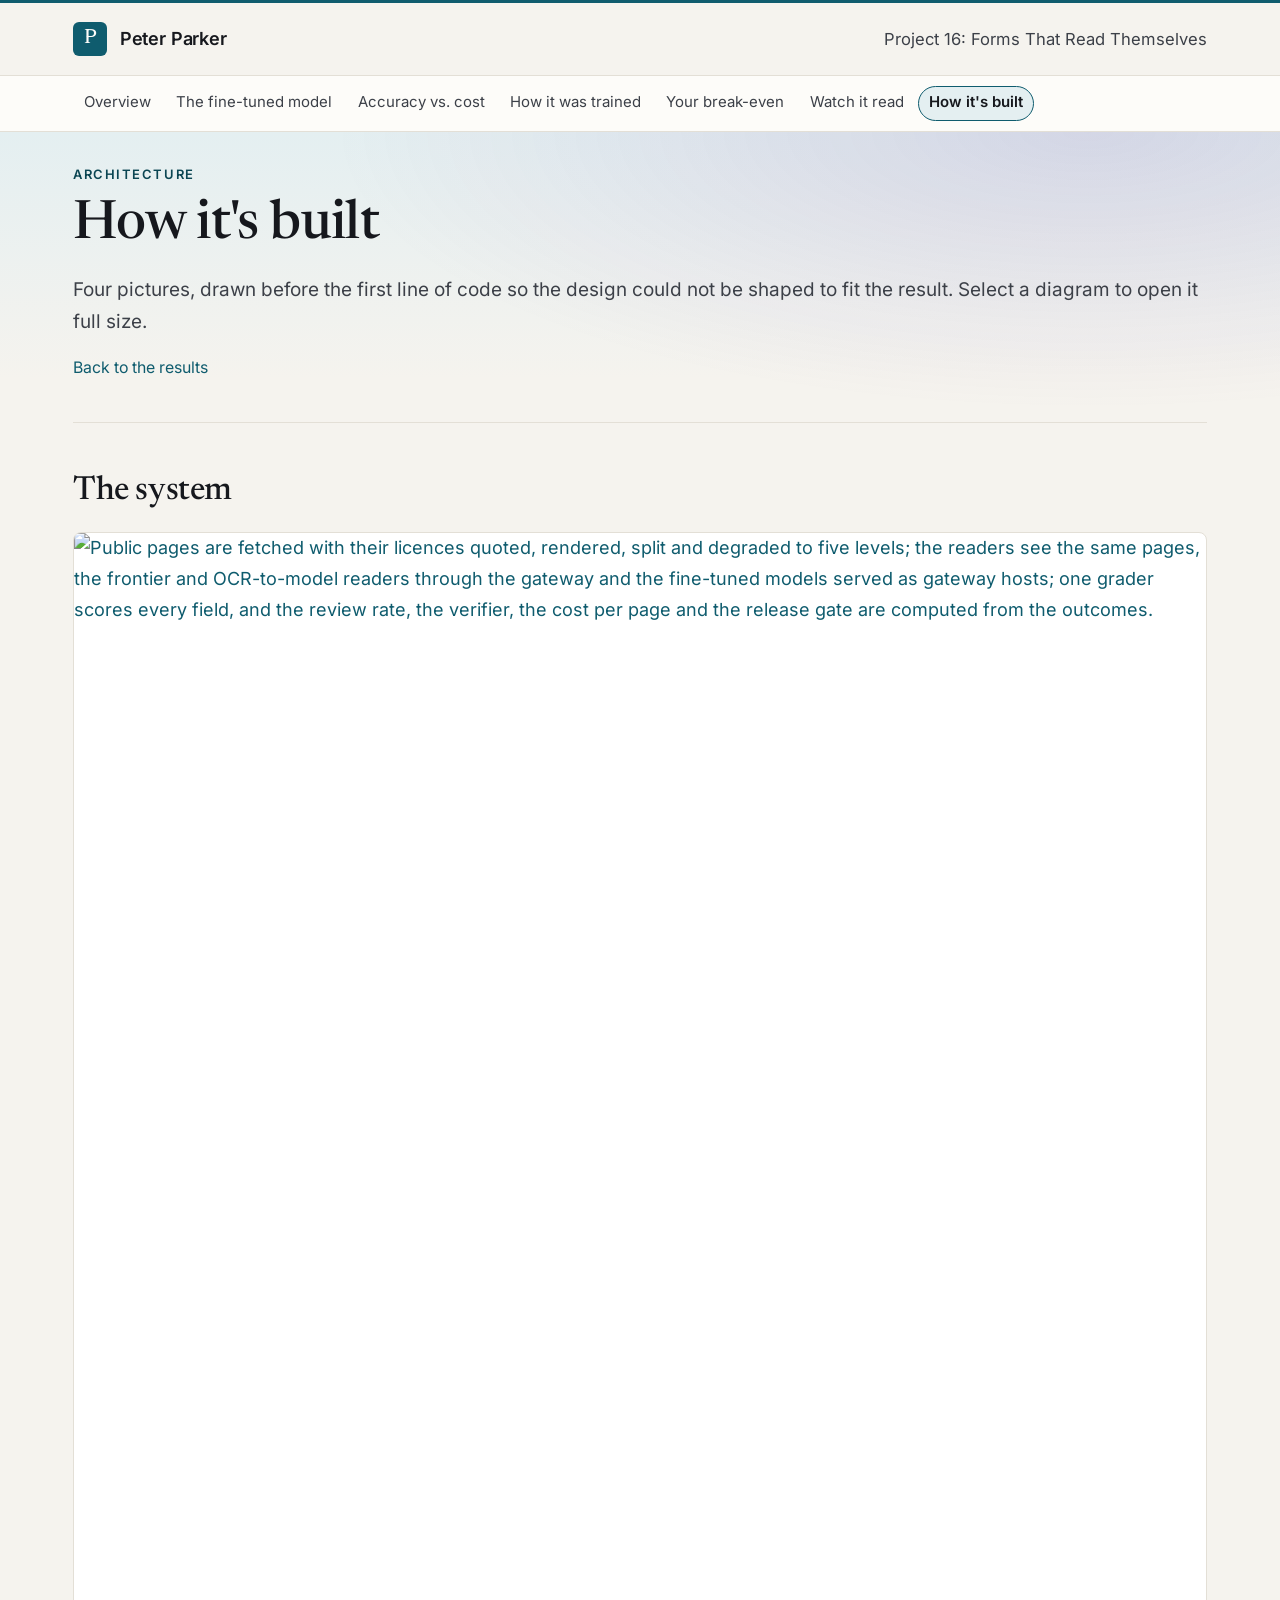
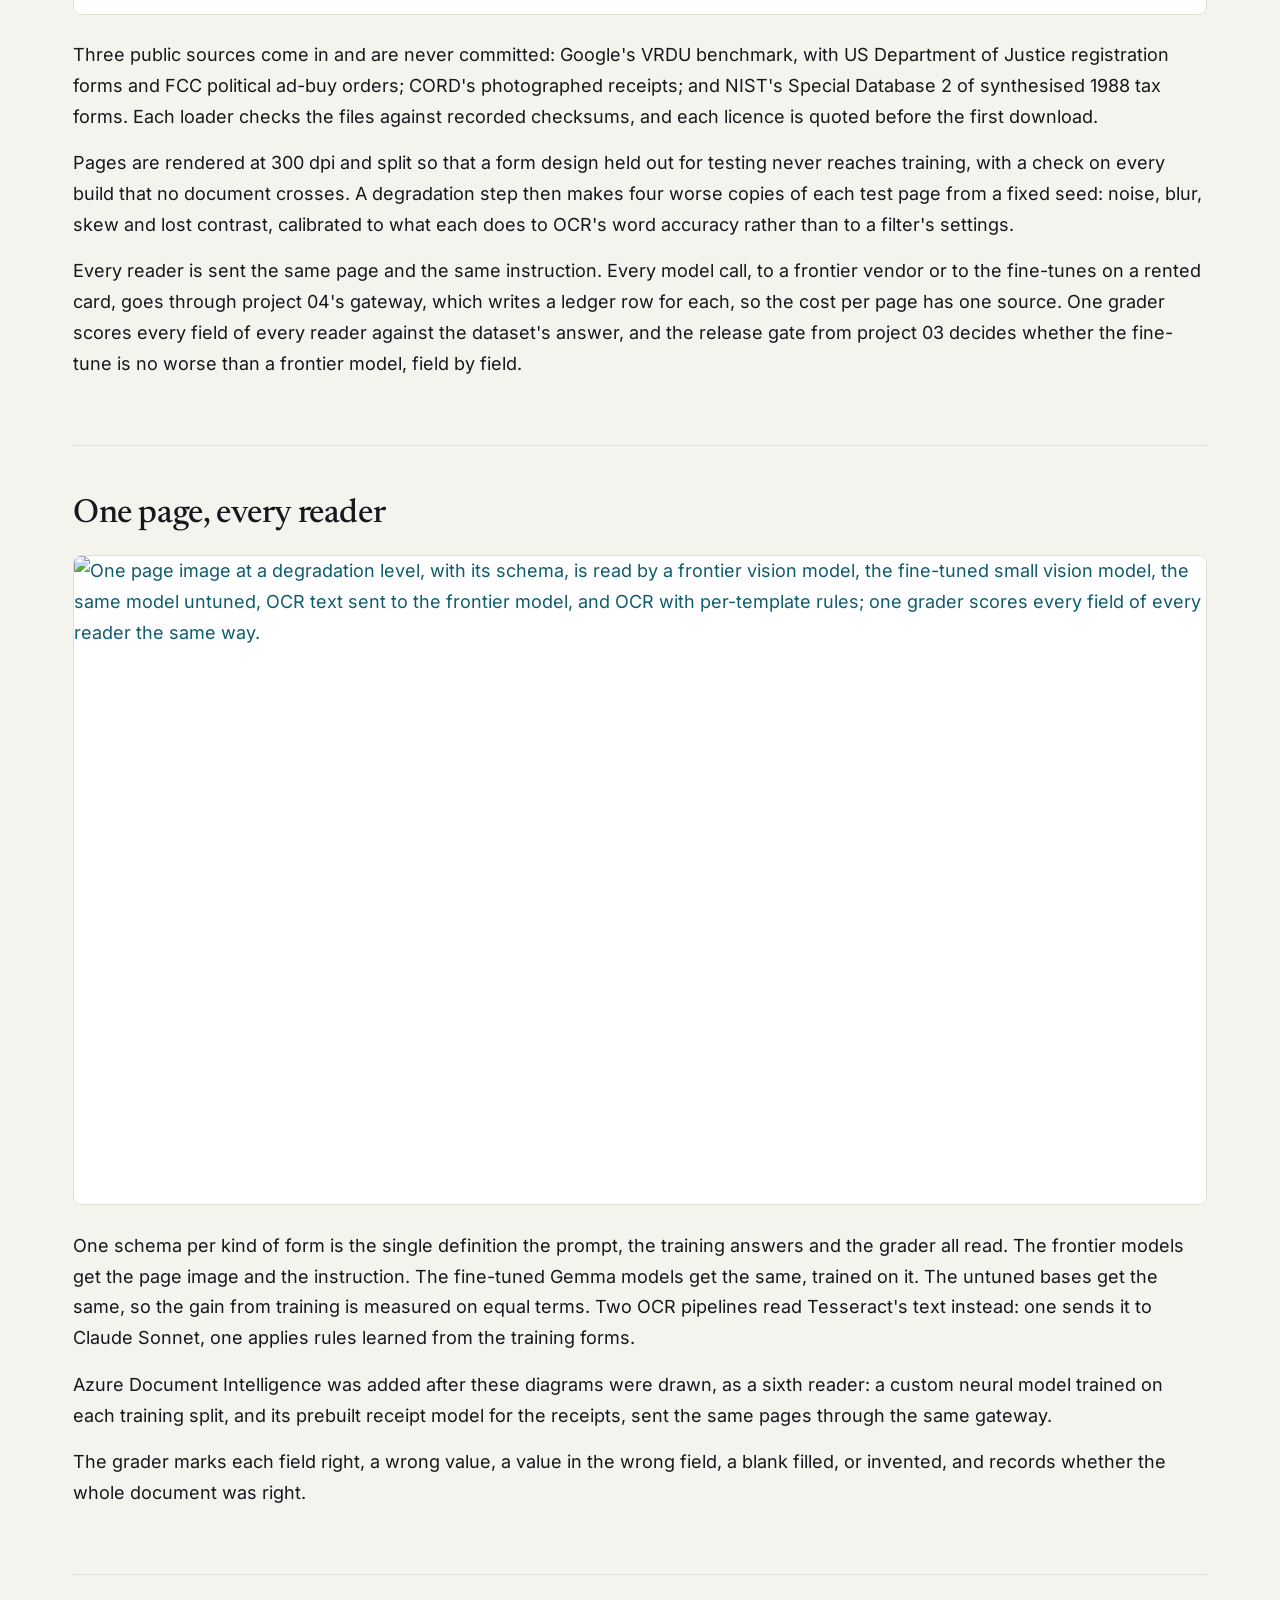
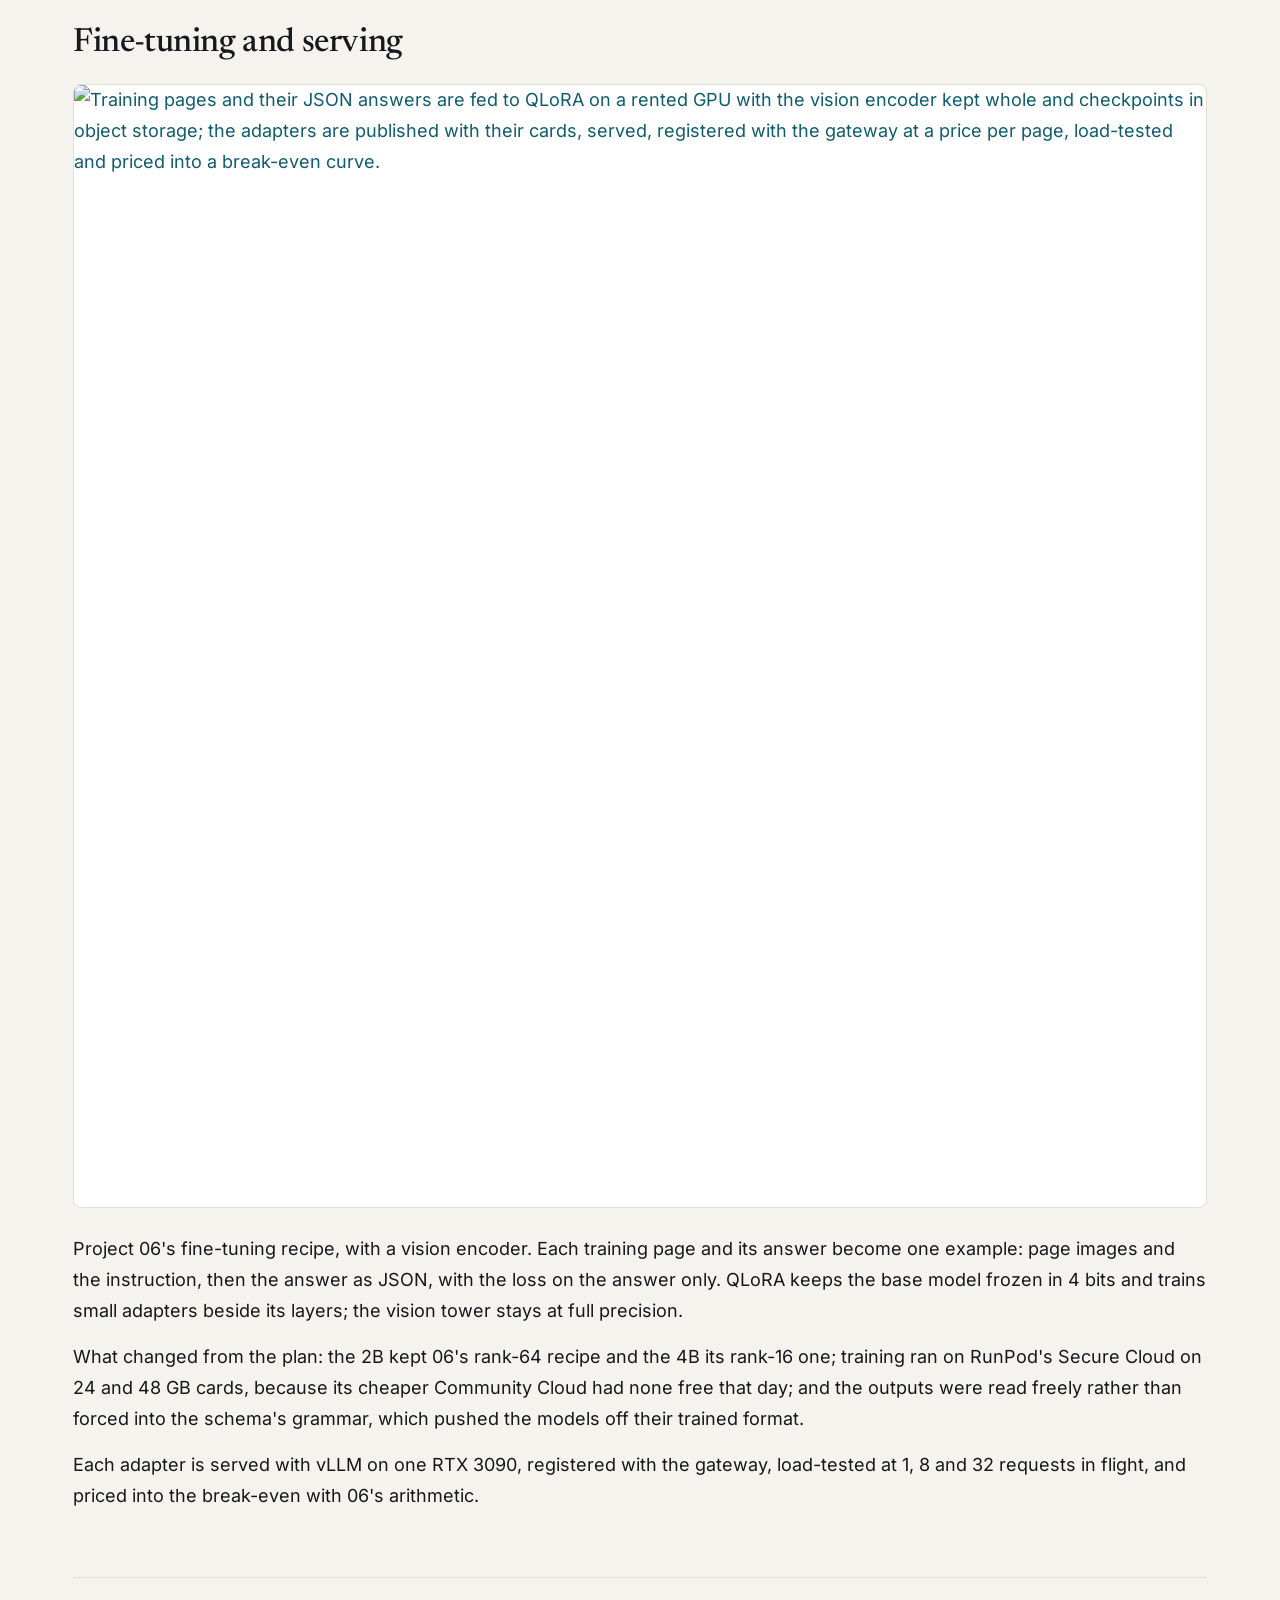
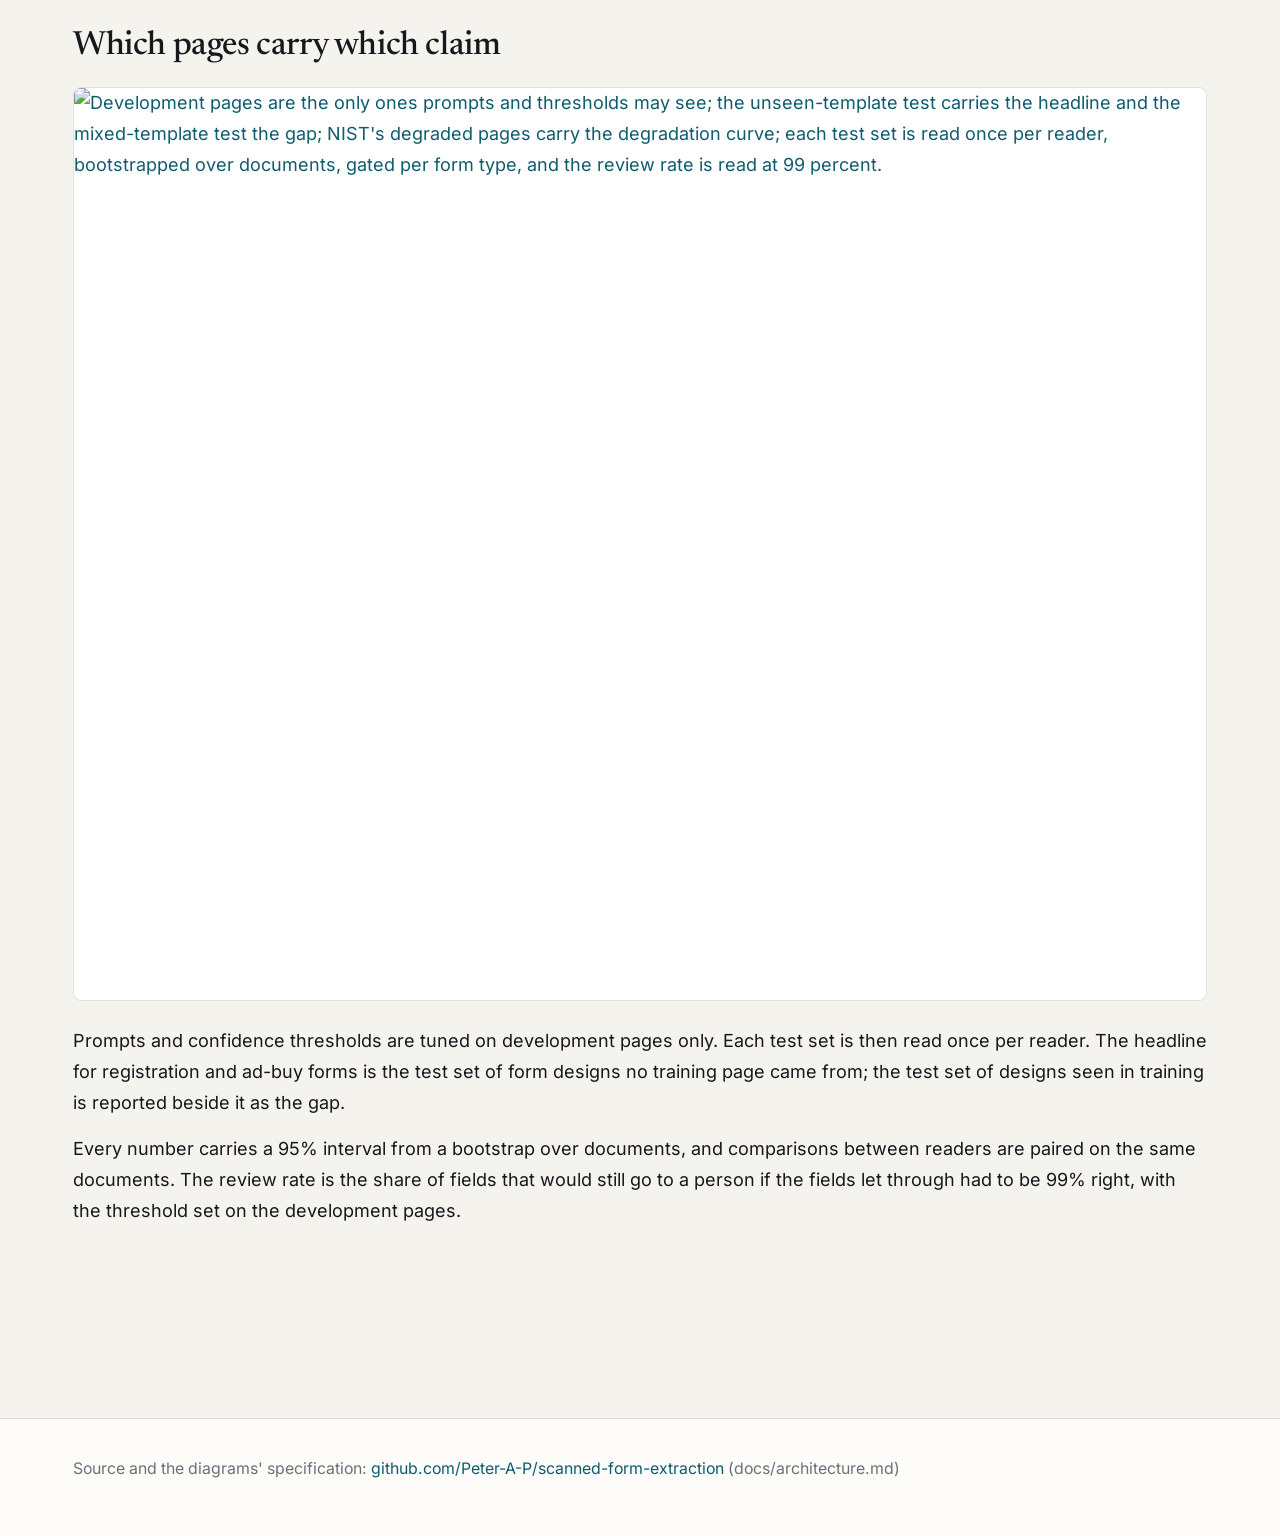
==== commit 0b4f2944: "Site: the menu on one line (What we found, Serving it, Bad scans, Surprises and Limits off it; 'Accu" ====
--- a/legible/site/architecture.html
+++ b/legible/site/architecture.html
@@ -17,16 +17,11 @@
 <nav class="tabs" aria-label="This site">
   <div class="tabs-inner">
     <a href="index.html">Overview</a>
-    <a href="index.html#findings">What we found</a>
     <a href="index.html#model">The fine-tuned model</a>
-    <a href="index.html#landscape">Accuracy against cost</a>
+    <a href="index.html#landscape">Accuracy vs. cost</a>
     <a href="index.html#training">How it was trained</a>
-    <a href="index.html#serving">Serving it</a>
     <a href="index.html#calculator">Your break-even</a>
-    <a href="index.html#scans">Bad scans</a>
     <a href="index.html#viewer">Watch it read</a>
-    <a href="index.html#surprises">Surprises</a>
-    <a href="index.html#limits">Limits</a>
     <a href="architecture.html" aria-current="page">How it's built</a>
   </div>
 </nav>
--- a/legible/site/style.css
+++ b/legible/site/style.css
@@ -1021,7 +1021,6 @@
 .dim { opacity: 0.22; }
 .mark-label { fill: var(--ink-soft); font-size: 11px; }
 .mark-label.strong { fill: var(--ink); font-weight: 600; }
-.pareto-line { fill: none; stroke: var(--ink-faint); stroke-width: 1; stroke-dasharray: 4 3; }
 .ci-line { stroke-width: 1.25; stroke-linecap: round; }
 .panel-title { fill: var(--ink-faint); font-size: 11px; font-weight: 600; letter-spacing: 0.04em; text-transform: uppercase; }
 .corpus-label { fill: var(--ink); font-size: 13px; font-weight: 600; }
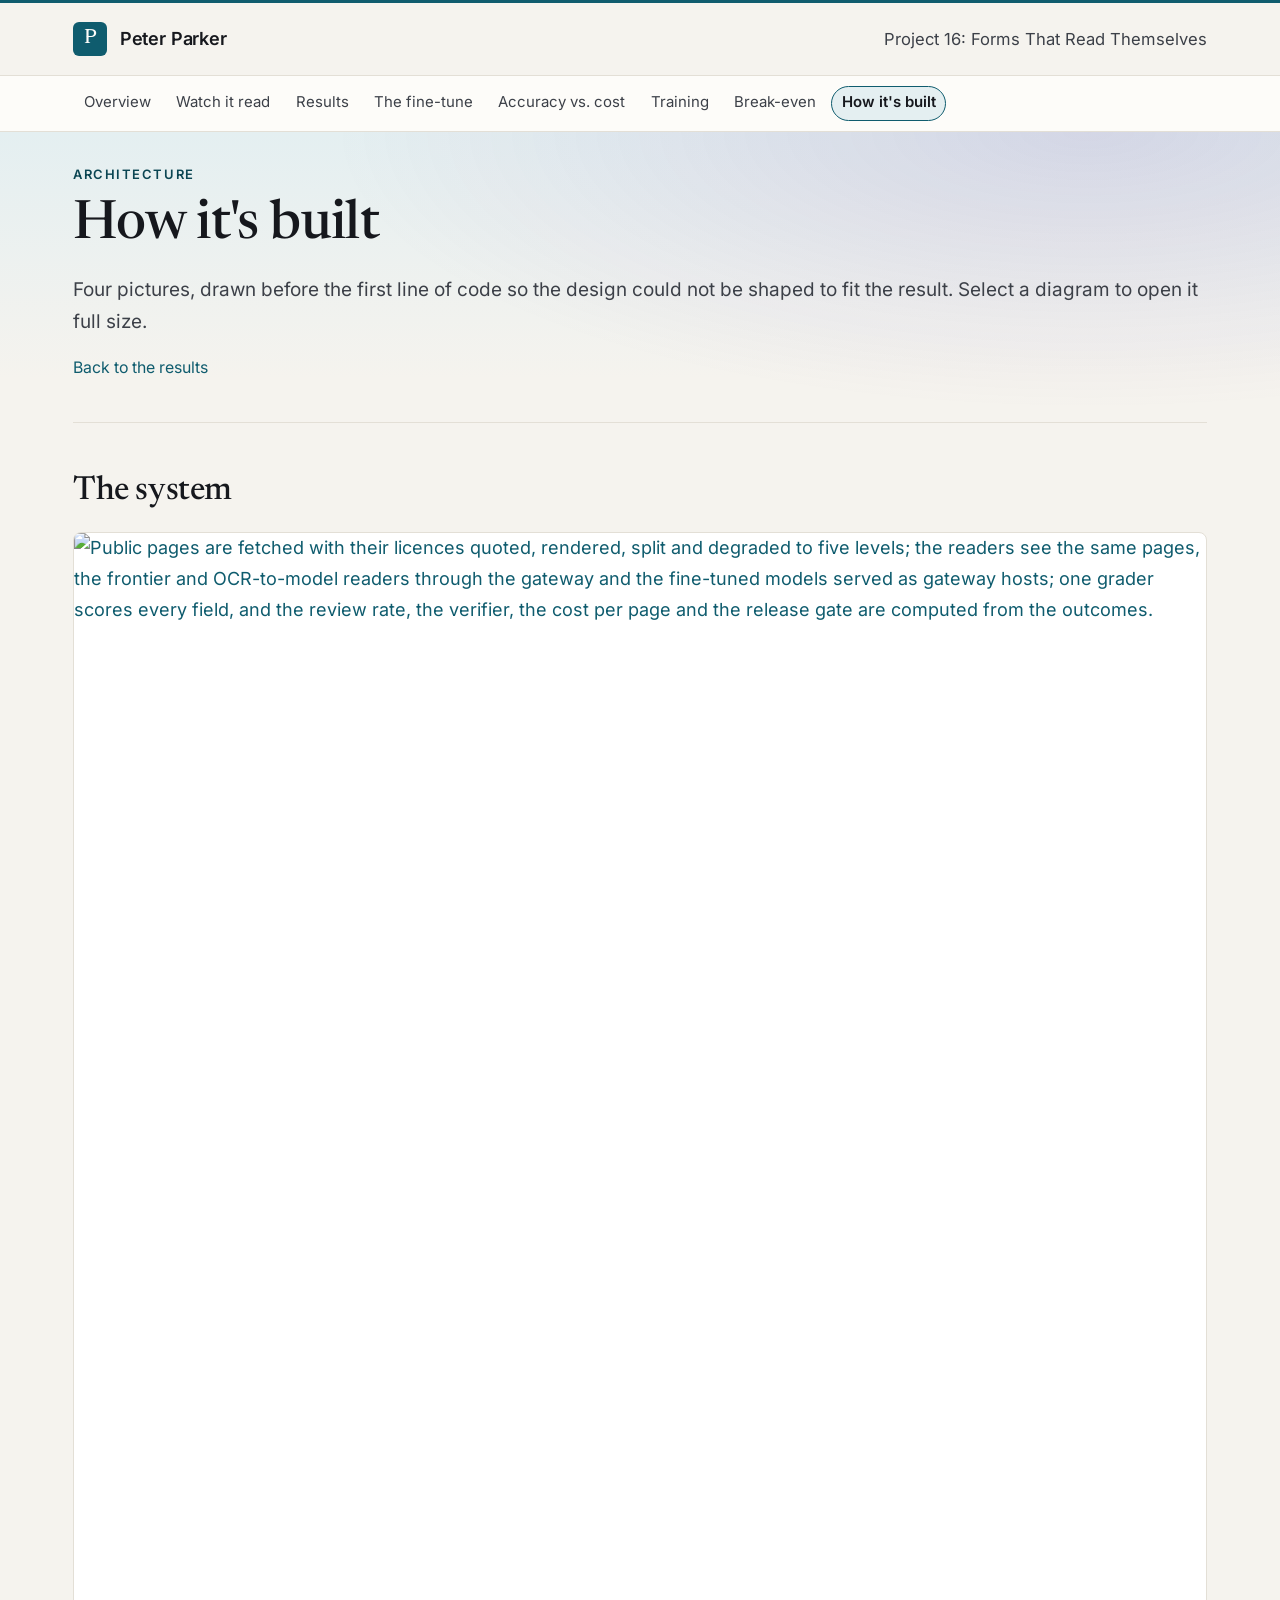
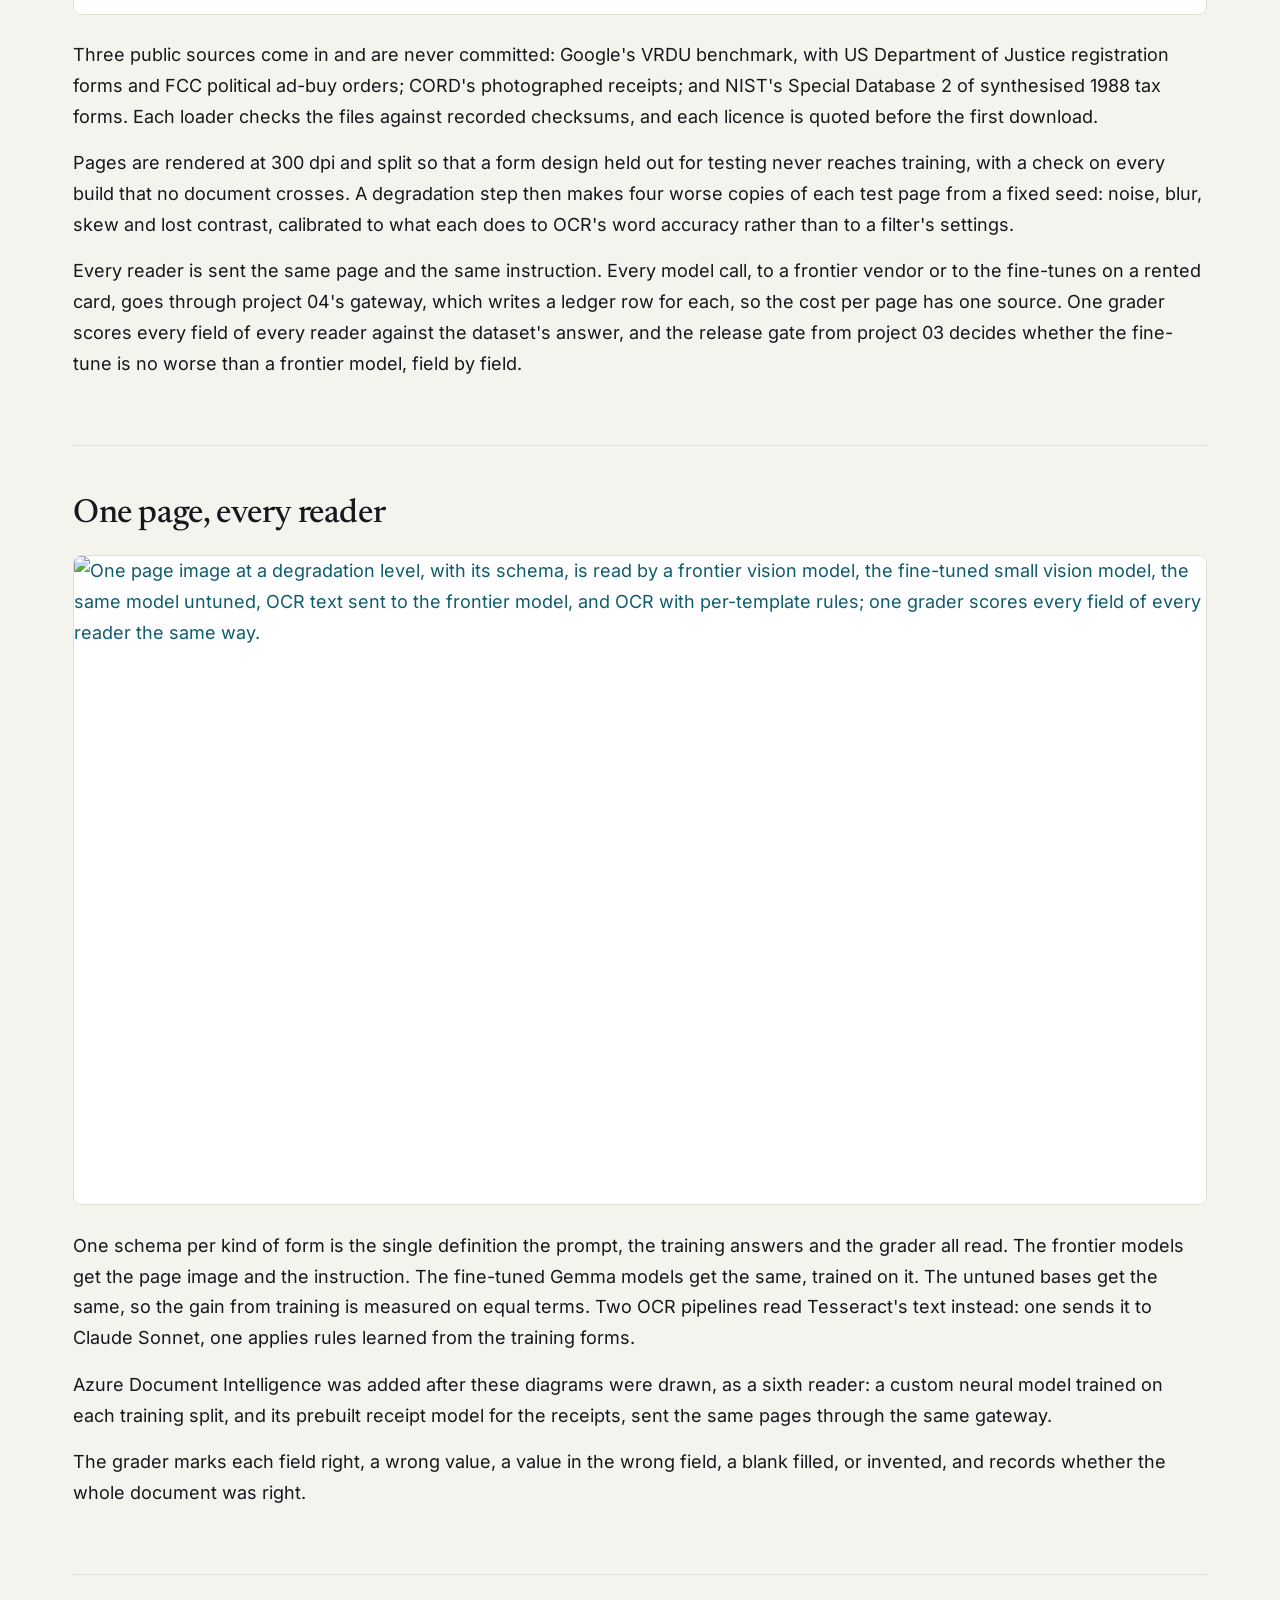
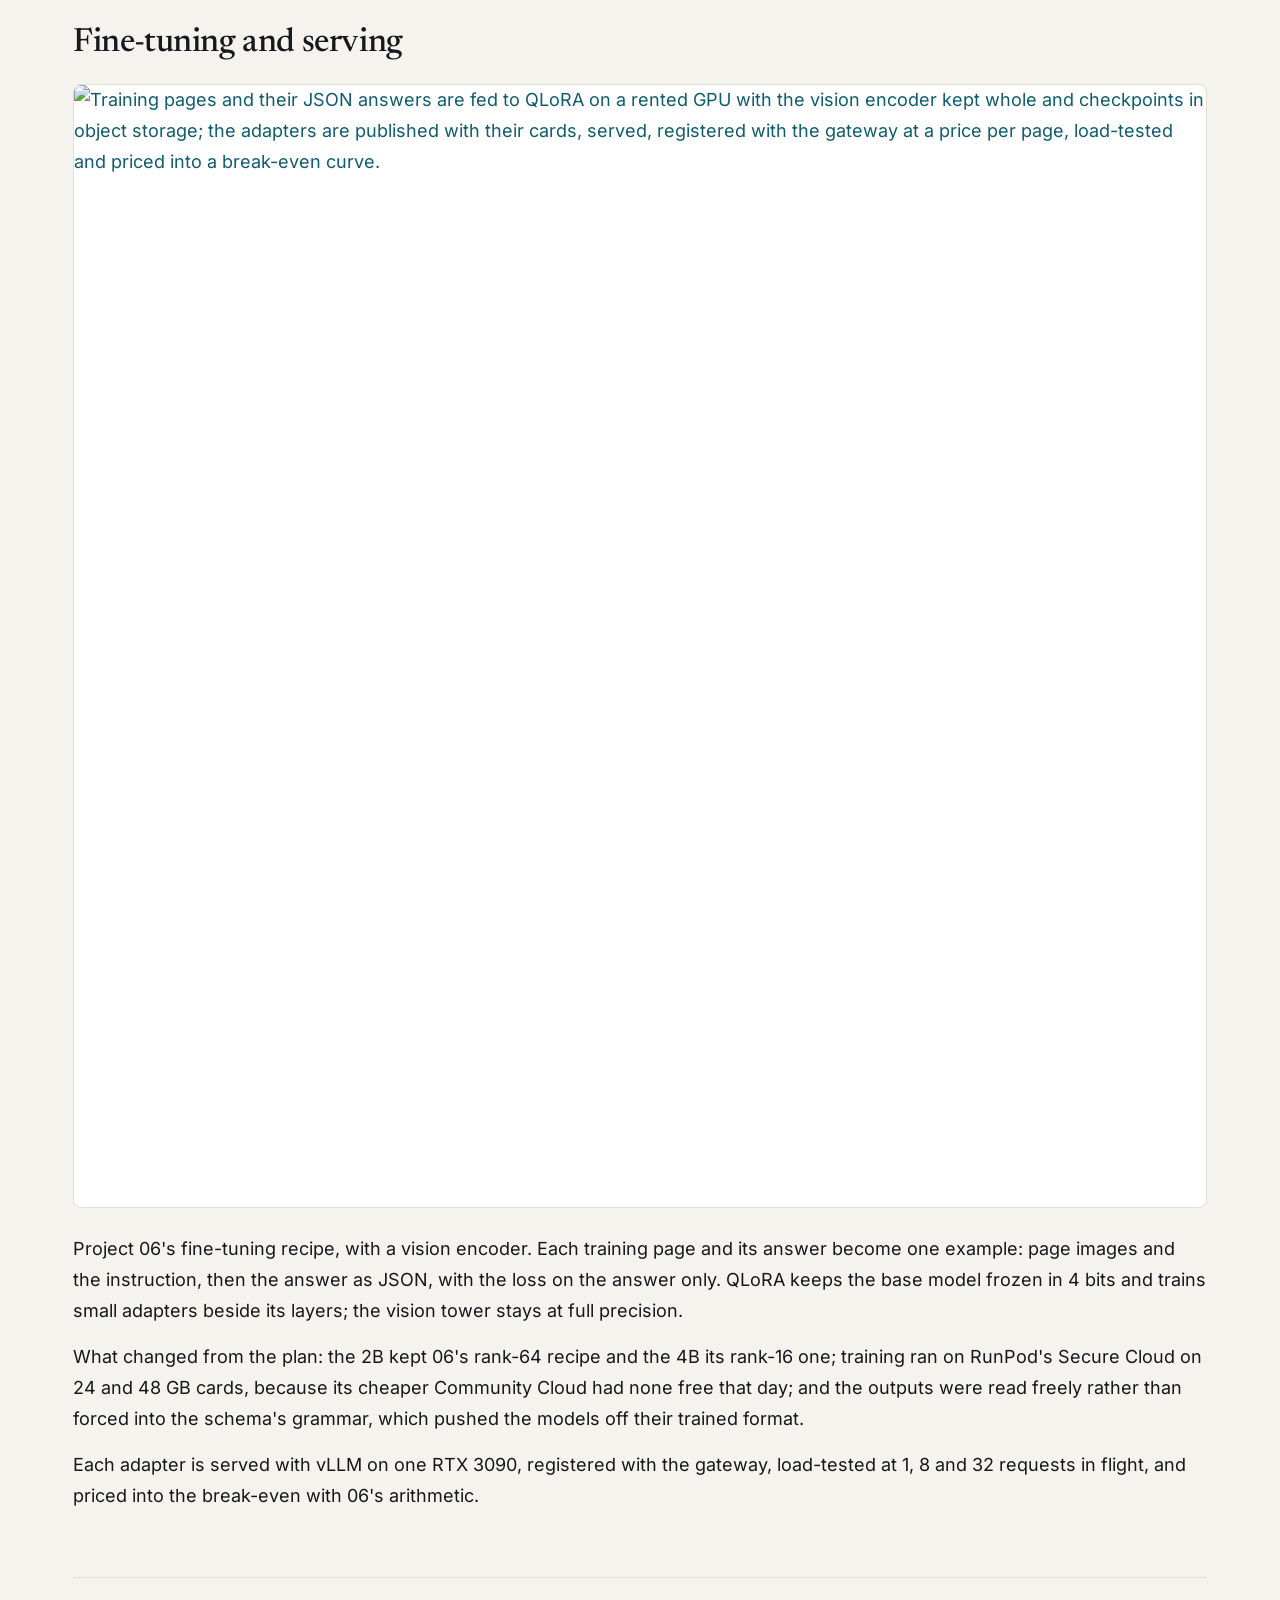
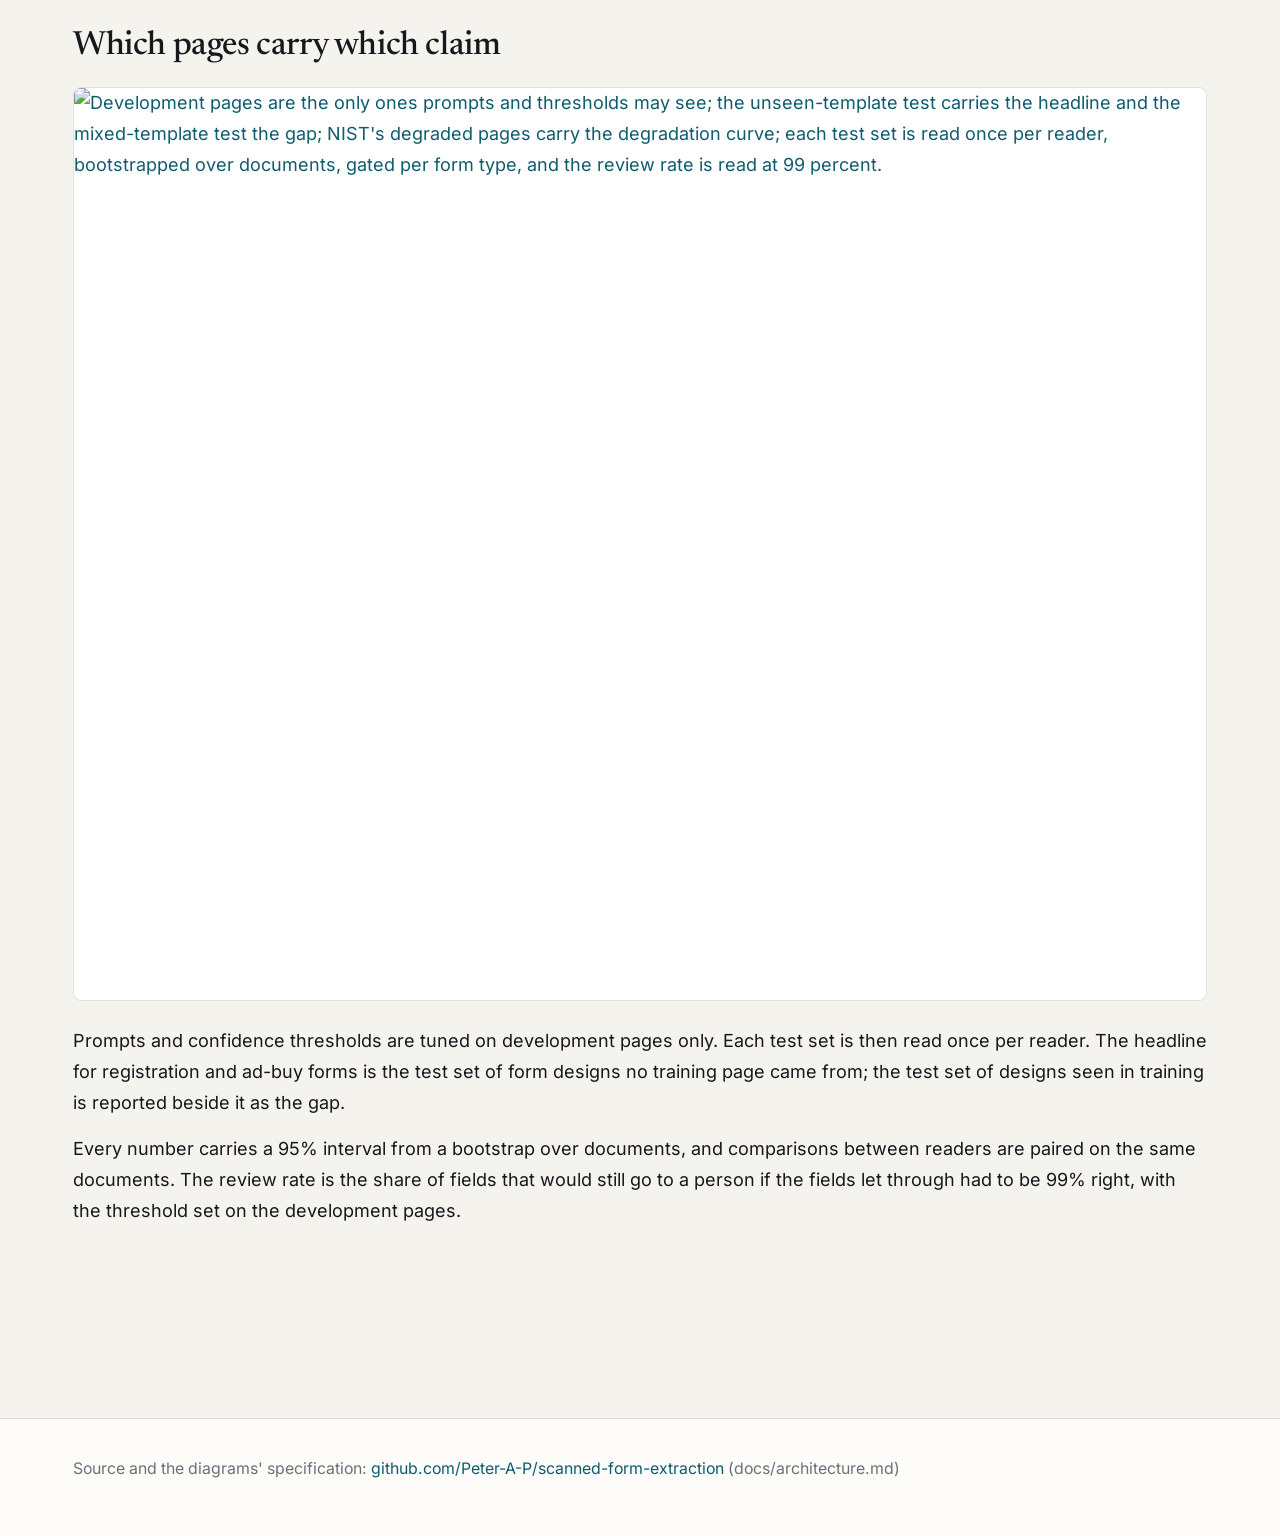
==== commit 778f2040: "Site: the page viewer moved up, straight after the opening; 'Results' in the menu for What we found," ====
--- a/legible/site/architecture.html
+++ b/legible/site/architecture.html
@@ -17,11 +17,12 @@
 <nav class="tabs" aria-label="This site">
   <div class="tabs-inner">
     <a href="index.html">Overview</a>
-    <a href="index.html#model">The fine-tuned model</a>
+    <a href="index.html#viewer">Watch it read</a>
+    <a href="index.html#findings">Results</a>
+    <a href="index.html#model">The fine-tune</a>
     <a href="index.html#landscape">Accuracy vs. cost</a>
-    <a href="index.html#training">How it was trained</a>
-    <a href="index.html#calculator">Your break-even</a>
-    <a href="index.html#viewer">Watch it read</a>
+    <a href="index.html#training">Training</a>
+    <a href="index.html#calculator">Break-even</a>
     <a href="architecture.html" aria-current="page">How it's built</a>
   </div>
 </nav>
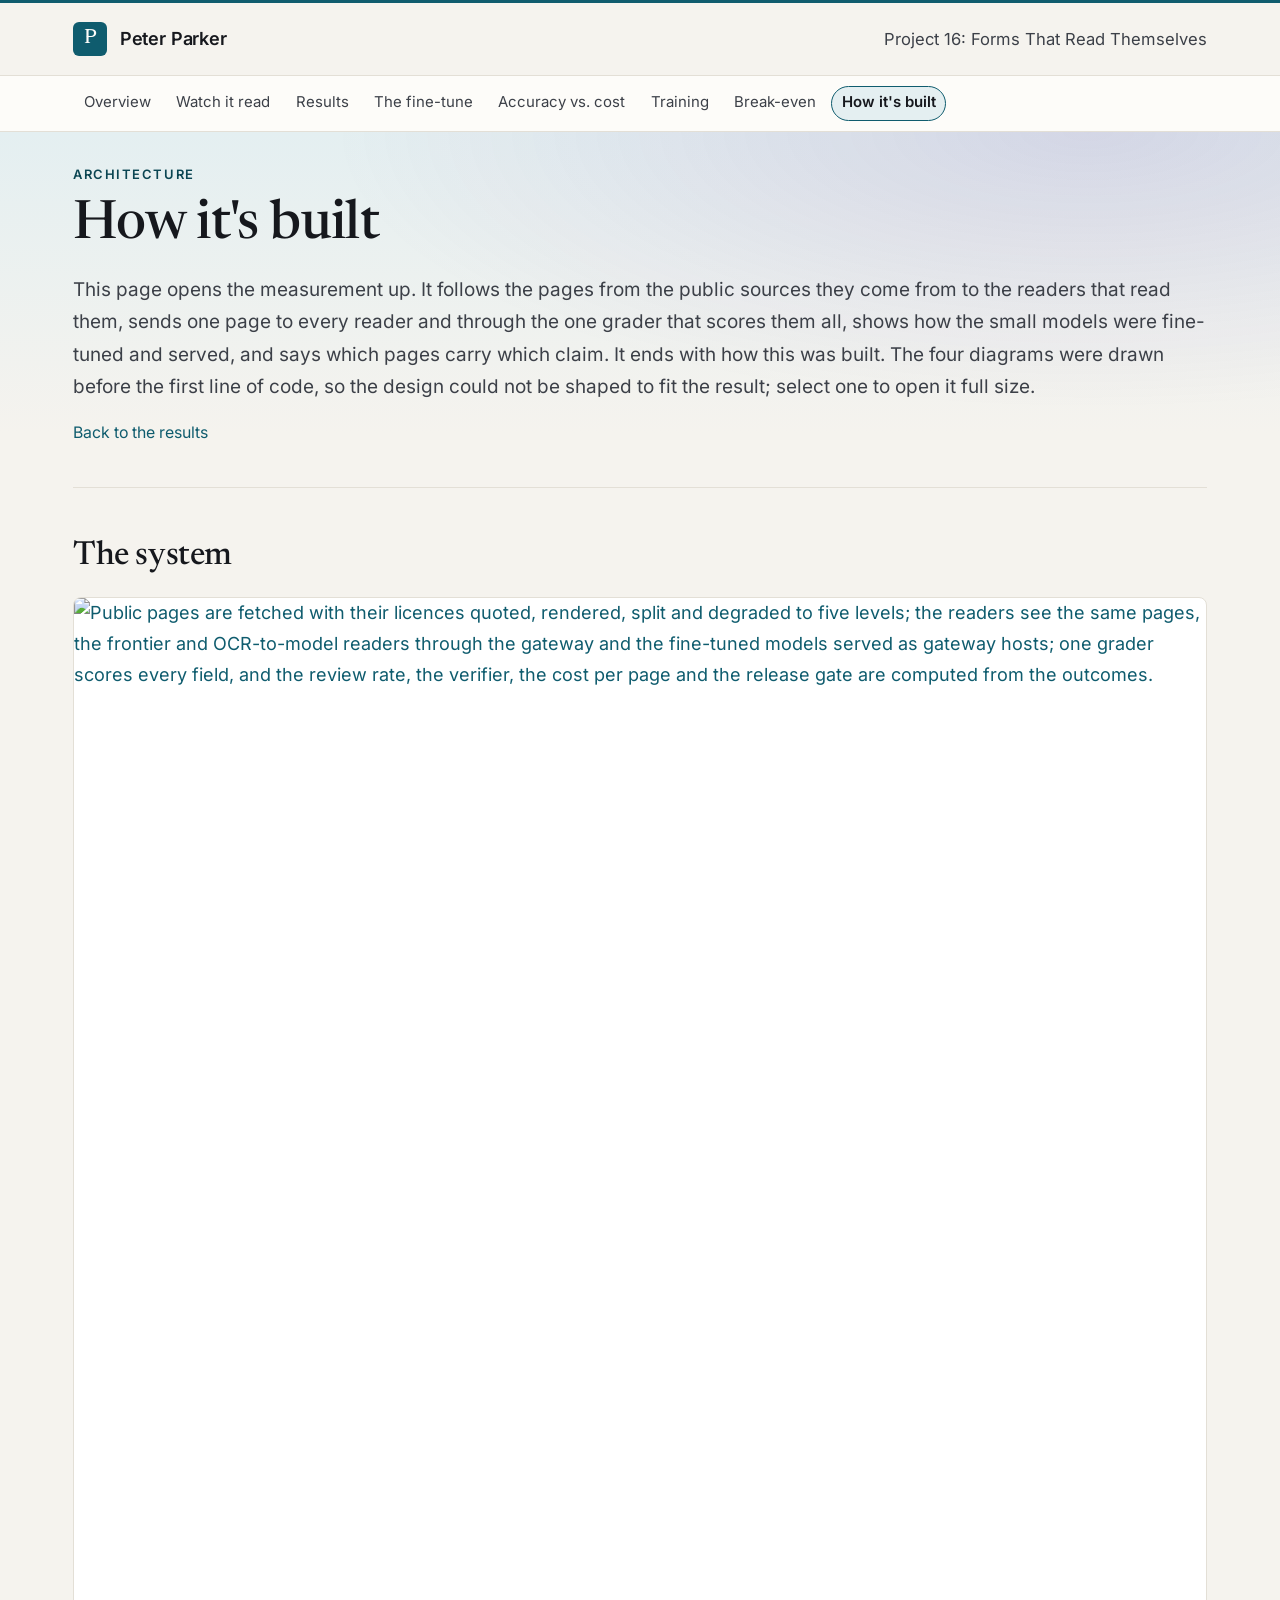
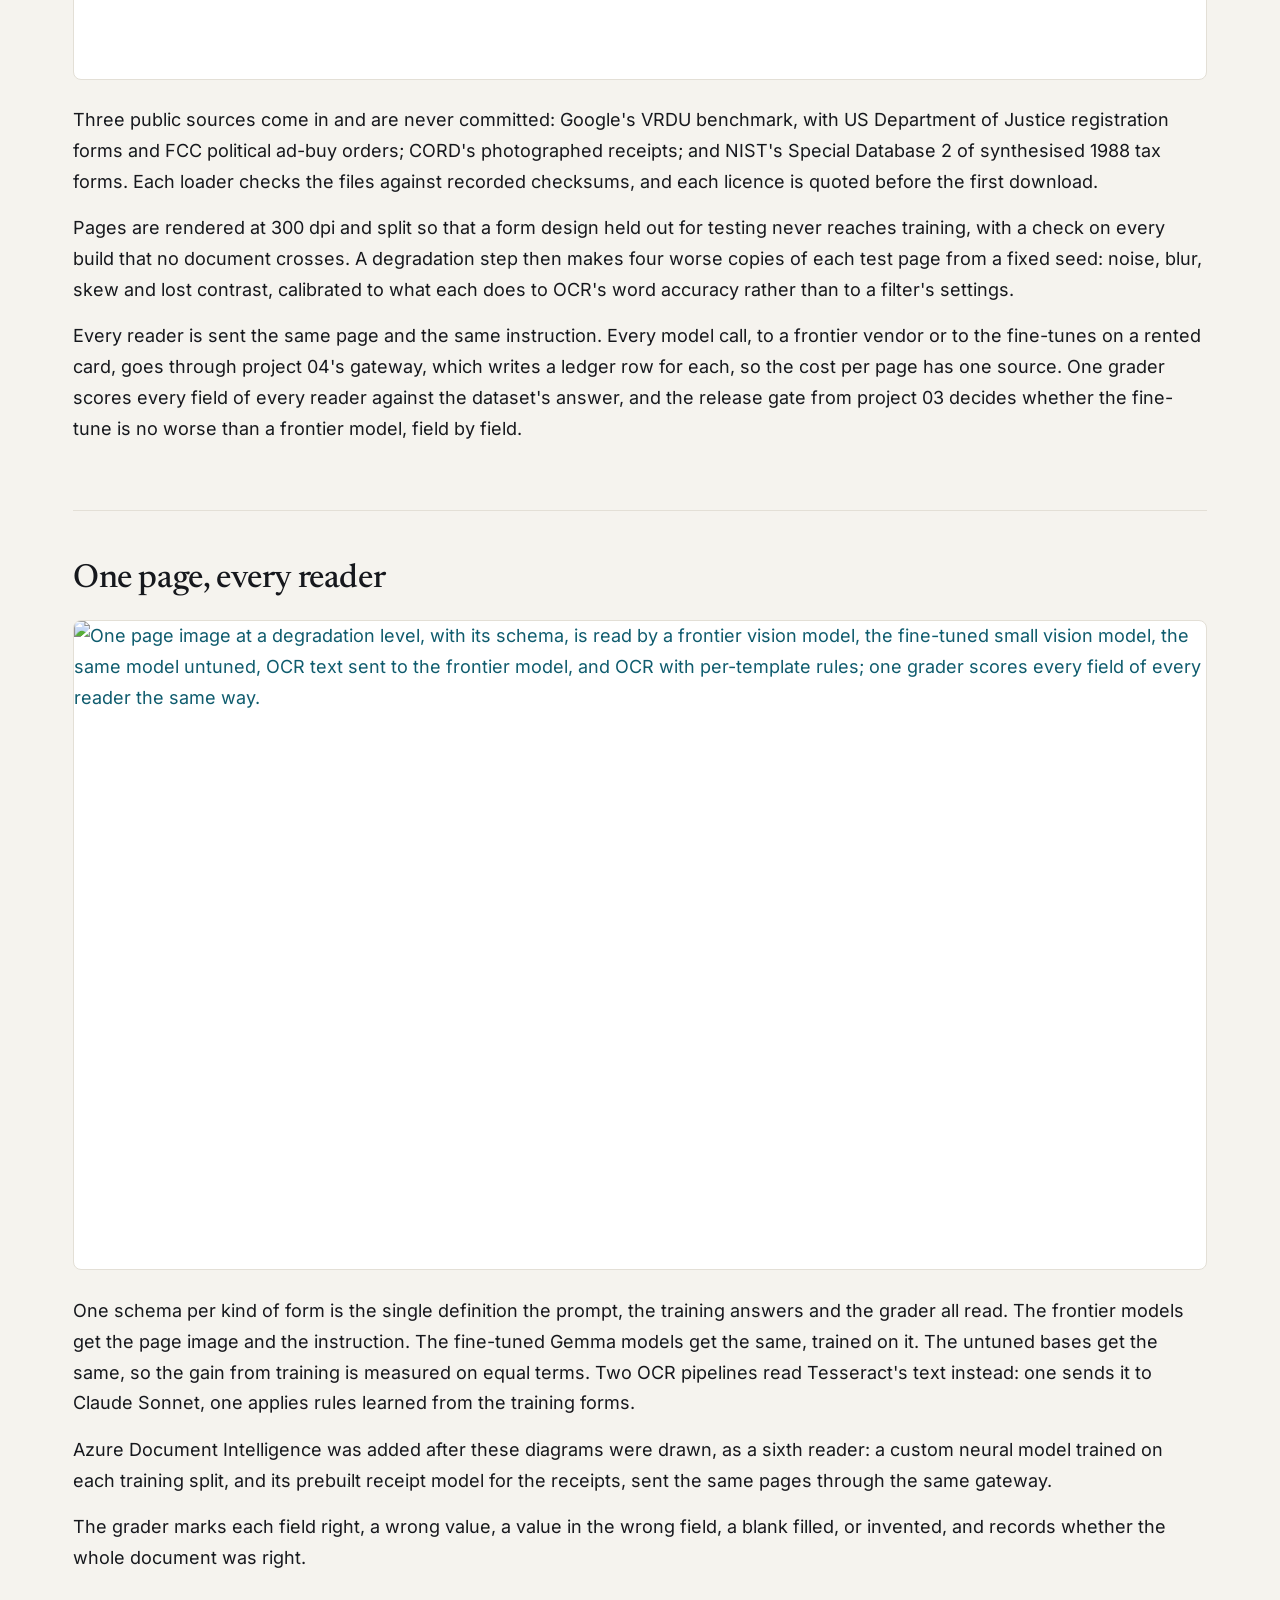
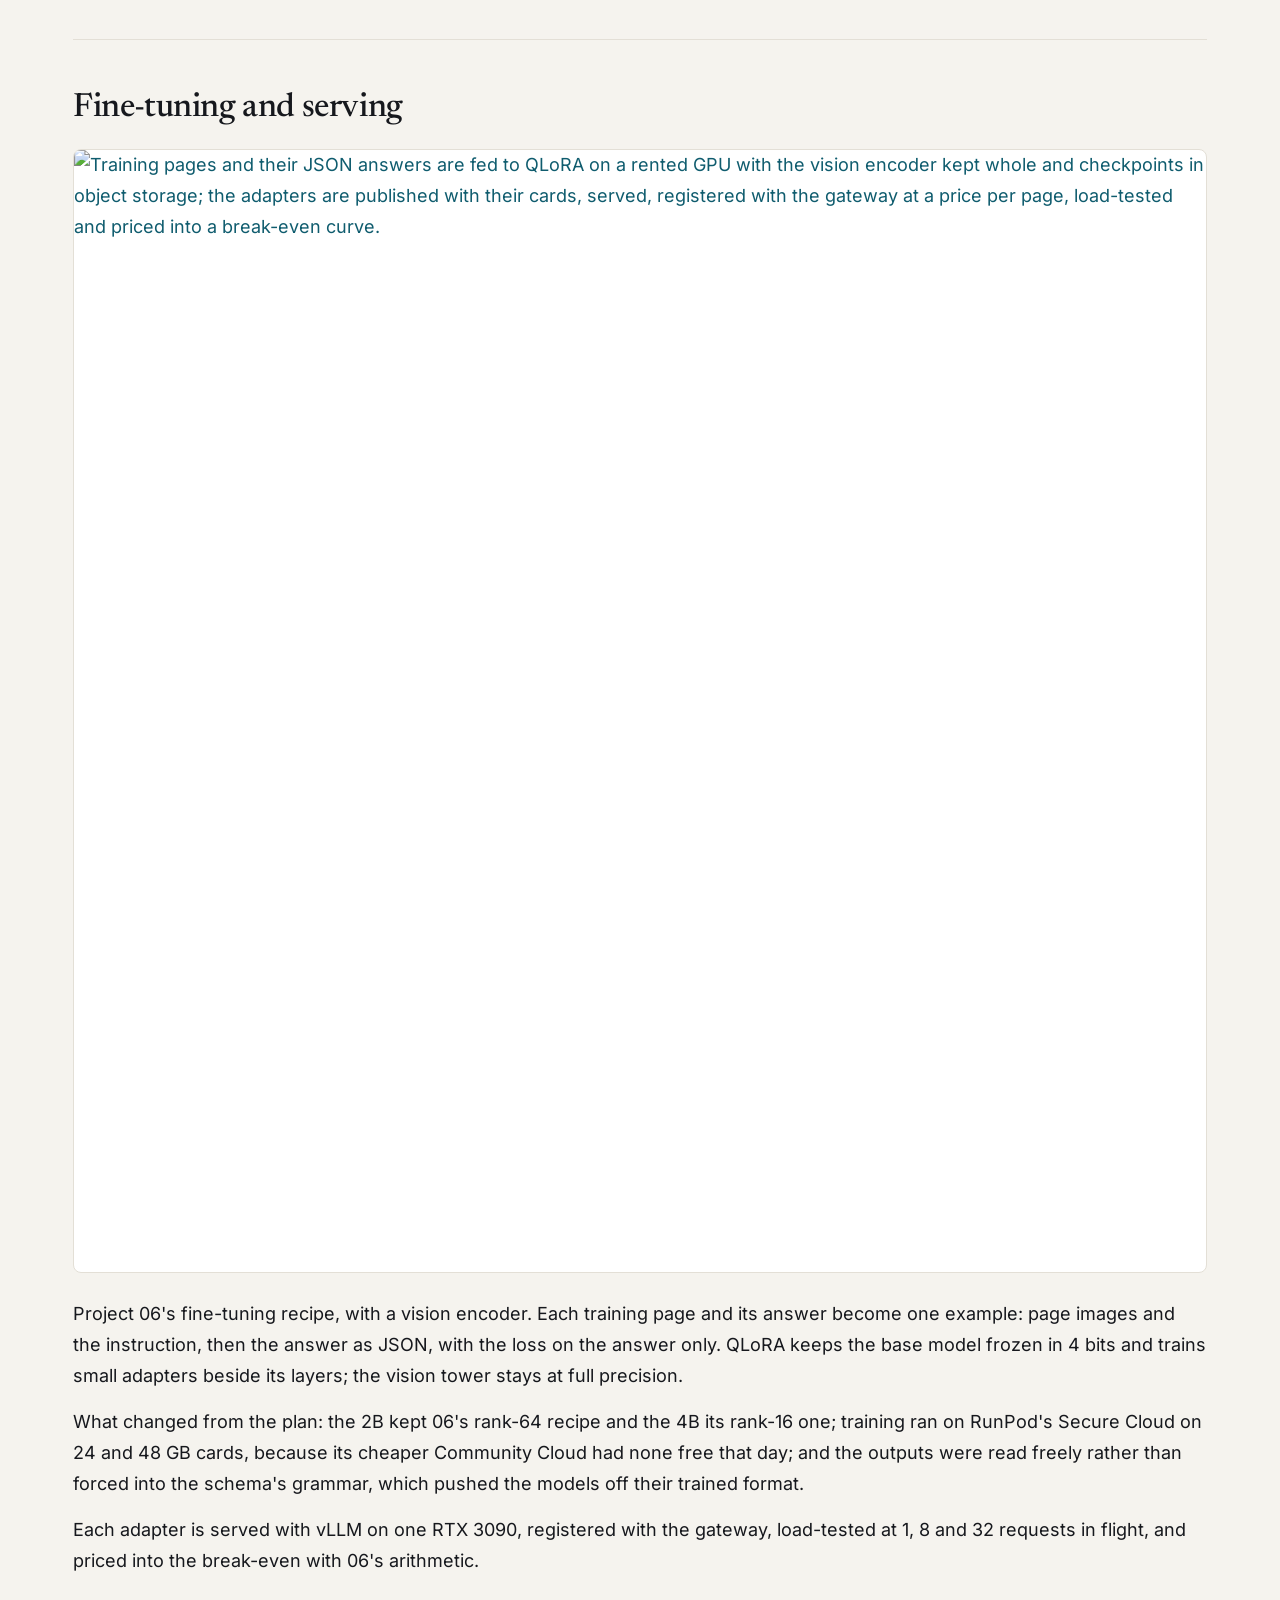
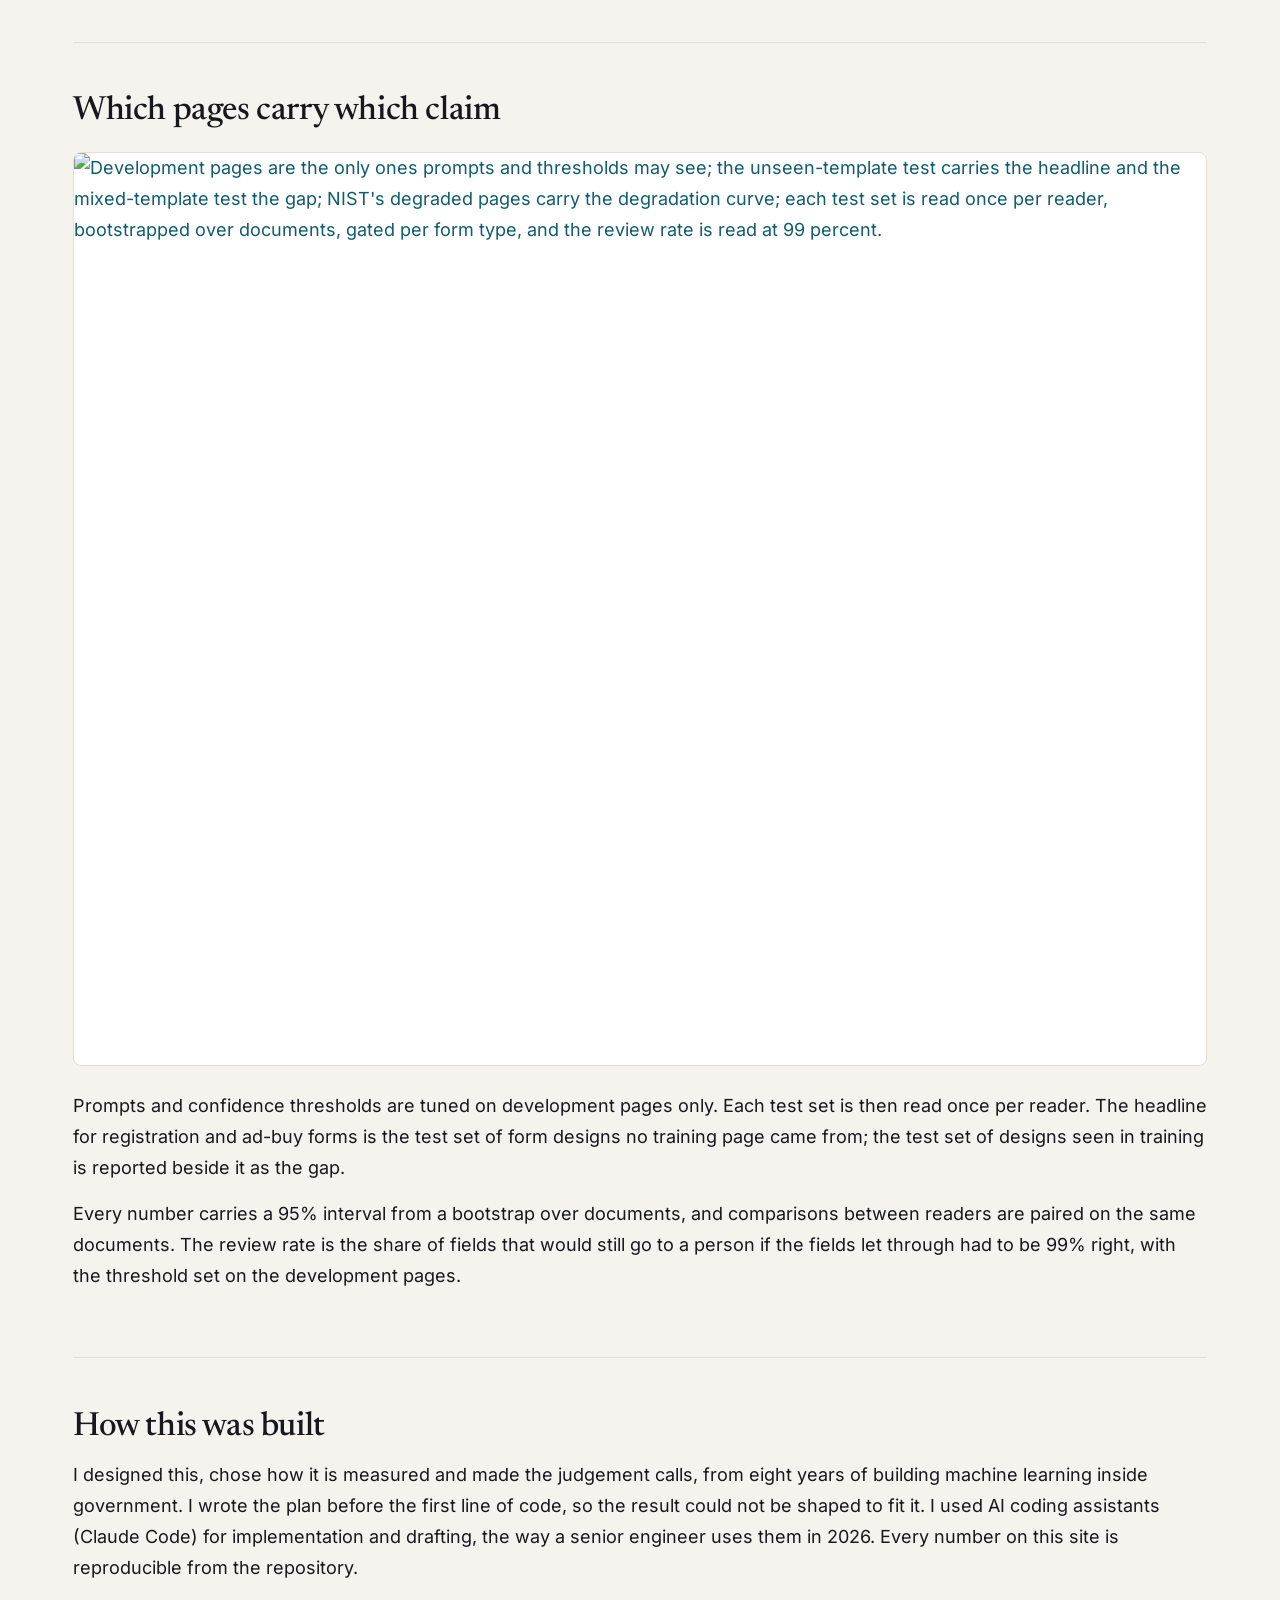
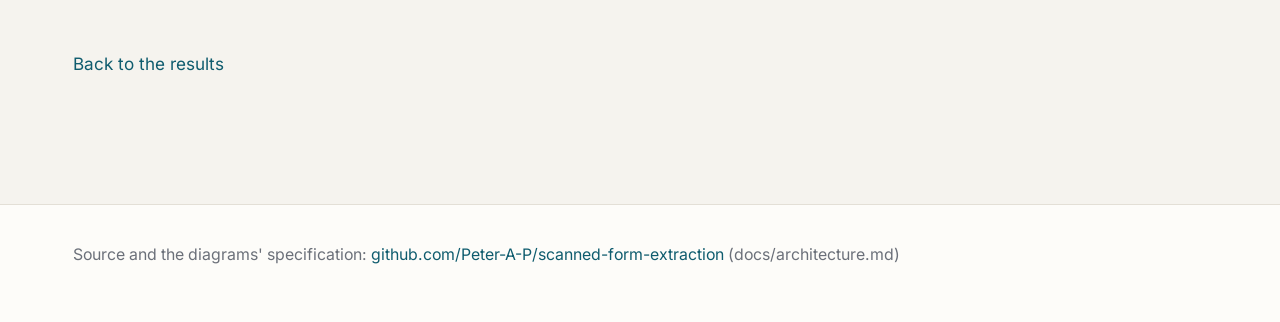
==== commit 672ee457: "How it's built opens with what the page shows and ends with how this was built; the results page end" ====
--- a/legible/site/architecture.html
+++ b/legible/site/architecture.html
@@ -32,8 +32,12 @@
     <p class="eyebrow">Architecture</p>
     <h1>How it's built</h1>
     <p class="lead">
-      Four pictures, drawn before the first line of code so the design could not be shaped to fit
-      the result. Select a diagram to open it full size.
+      This page opens the measurement up. It follows the pages from the public sources they come
+      from to the readers that read them, sends one page to every reader and through the one
+      grader that scores them all, shows how the small models were fine-tuned and served, and
+      says which pages carry which claim. It ends with how this was built. The four diagrams were
+      drawn before the first line of code, so the design could not be shaped to fit the result;
+      select one to open it full size.
     </p>
     <p class="hero-note"><a href="index.html">Back to the results</a></p>
   </header>
@@ -85,6 +89,19 @@
     </div>
   </section>
 
+  <section class="section" id="built">
+    <h2>How this was built</h2>
+    <div class="prose">
+      <p>I designed this, chose how it is measured and made the judgement calls, from eight years of
+        building machine learning inside government. I
+        wrote the plan before the first line of code, so the result could not be shaped to fit it. I
+        used AI coding assistants (Claude Code) for implementation and drafting, the way a senior
+        engineer uses them in 2026. Every number on this site is reproducible from the repository.</p>
+    </div>
+  </section>
+
+  <p class="arch-back"><a href="index.html">Back to the results</a></p>
+
 </main>
 <footer class="foot">
   <div class="foot-inner">
--- a/legible/site/style.css
+++ b/legible/site/style.css
@@ -875,7 +875,8 @@
 
 /* One colour per kind of reader, used for its marks, its lines and its legend on every
    chart. The fine-tune is the accent, because it is this project's; the frontier models
-   the shared violet; Azure an amber, apart from both; the OCR pipelines and the untuned
+   the shared violet; Azure an amber, apart from both; Opus, beside Sonnet on the ceiling
+   chart only, a rose that cannot be taken for the violet; the OCR pipelines and the untuned
    bases recede in greys and a pale accent. */
 :root {
   --k-finetuned: var(--accent);
@@ -884,7 +885,7 @@
   --k-ocr-llm: #7a7f88;
   --k-ocr-rules: #a8acb3;
   --k-untuned: #7bb3c0;
-  --k-opus: #3f1f66;
+  --k-opus: #d81b60;
   --box-ok: #1e7a4c;
   --box-bad: #c0392b;
   --box-hot: #d99a00;
@@ -896,7 +897,7 @@
     --k-ocr-llm: #8d929b;
     --k-ocr-rules: #5d626b;
     --k-untuned: #3d8ea1;
-    --k-opus: #dccbf5;
+    --k-opus: #f06292;
     --box-ok: #58c286;
     --box-bad: #f0736a;
   }
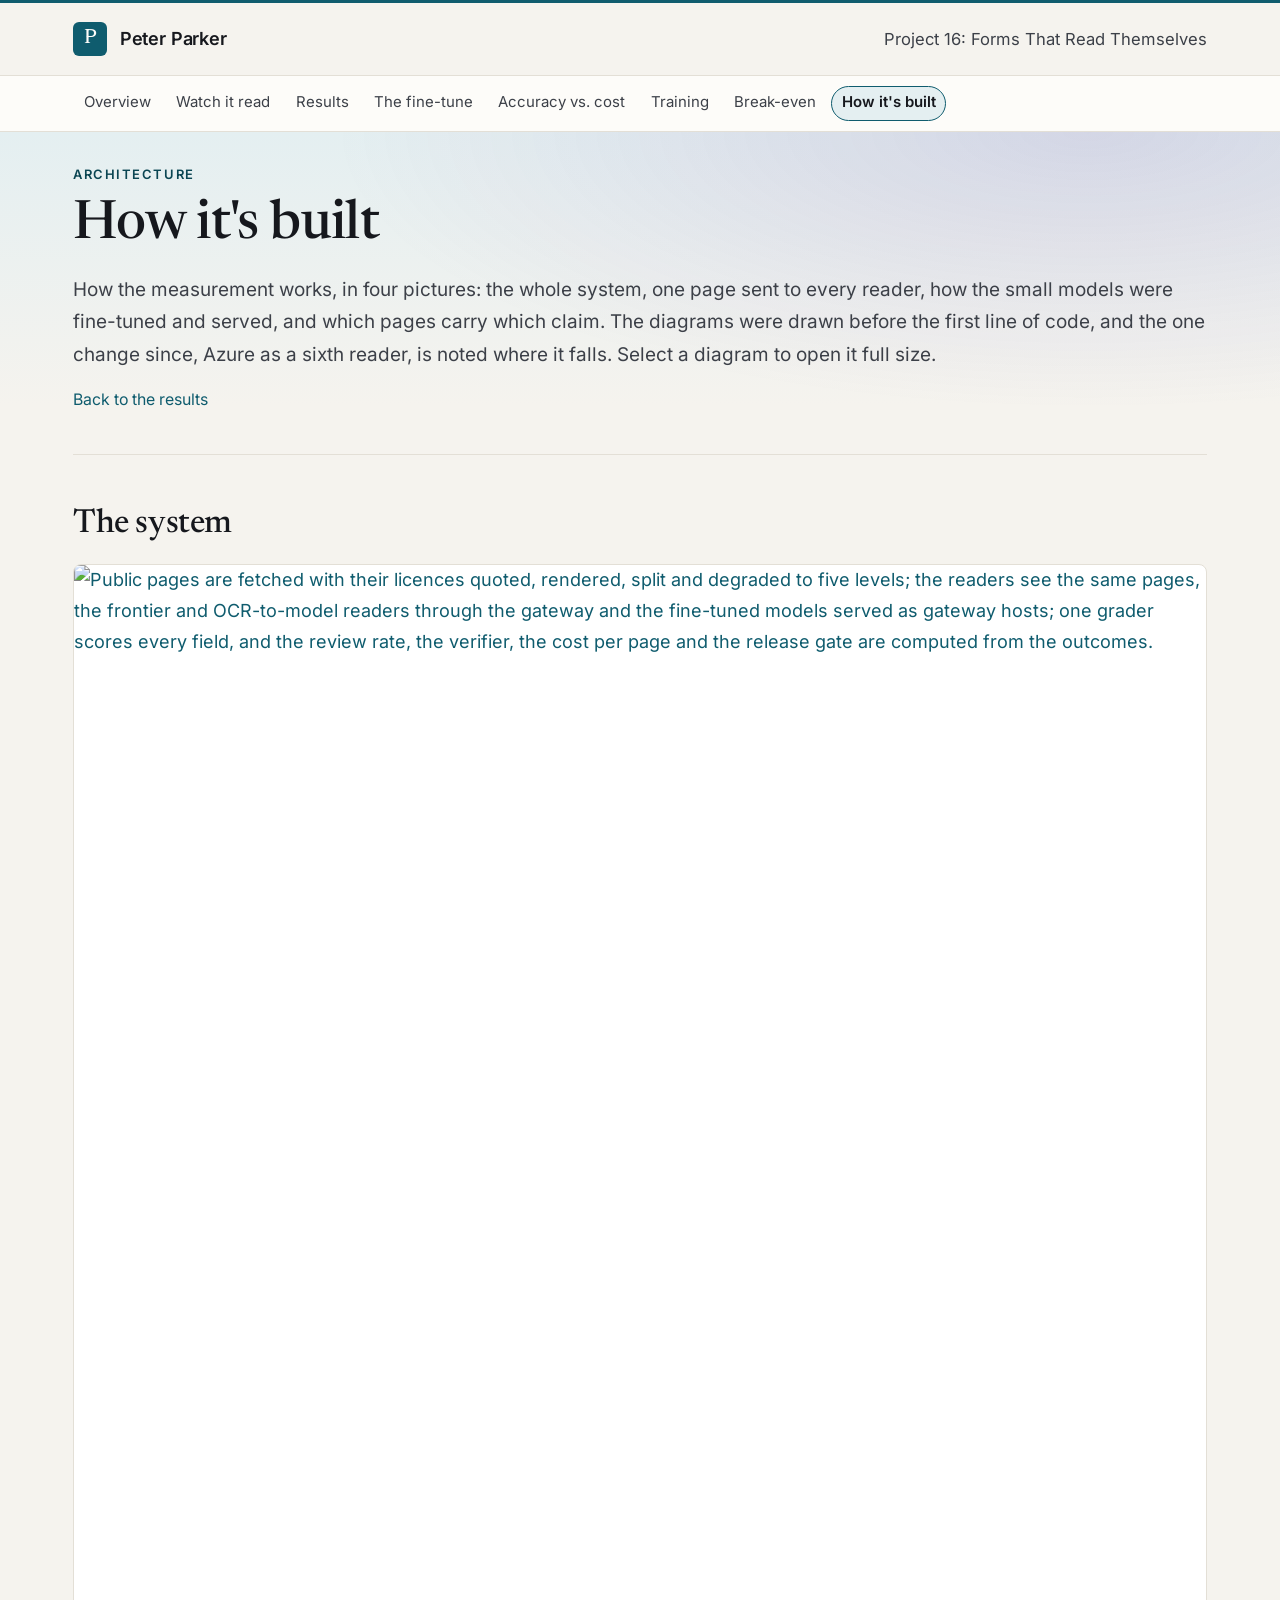
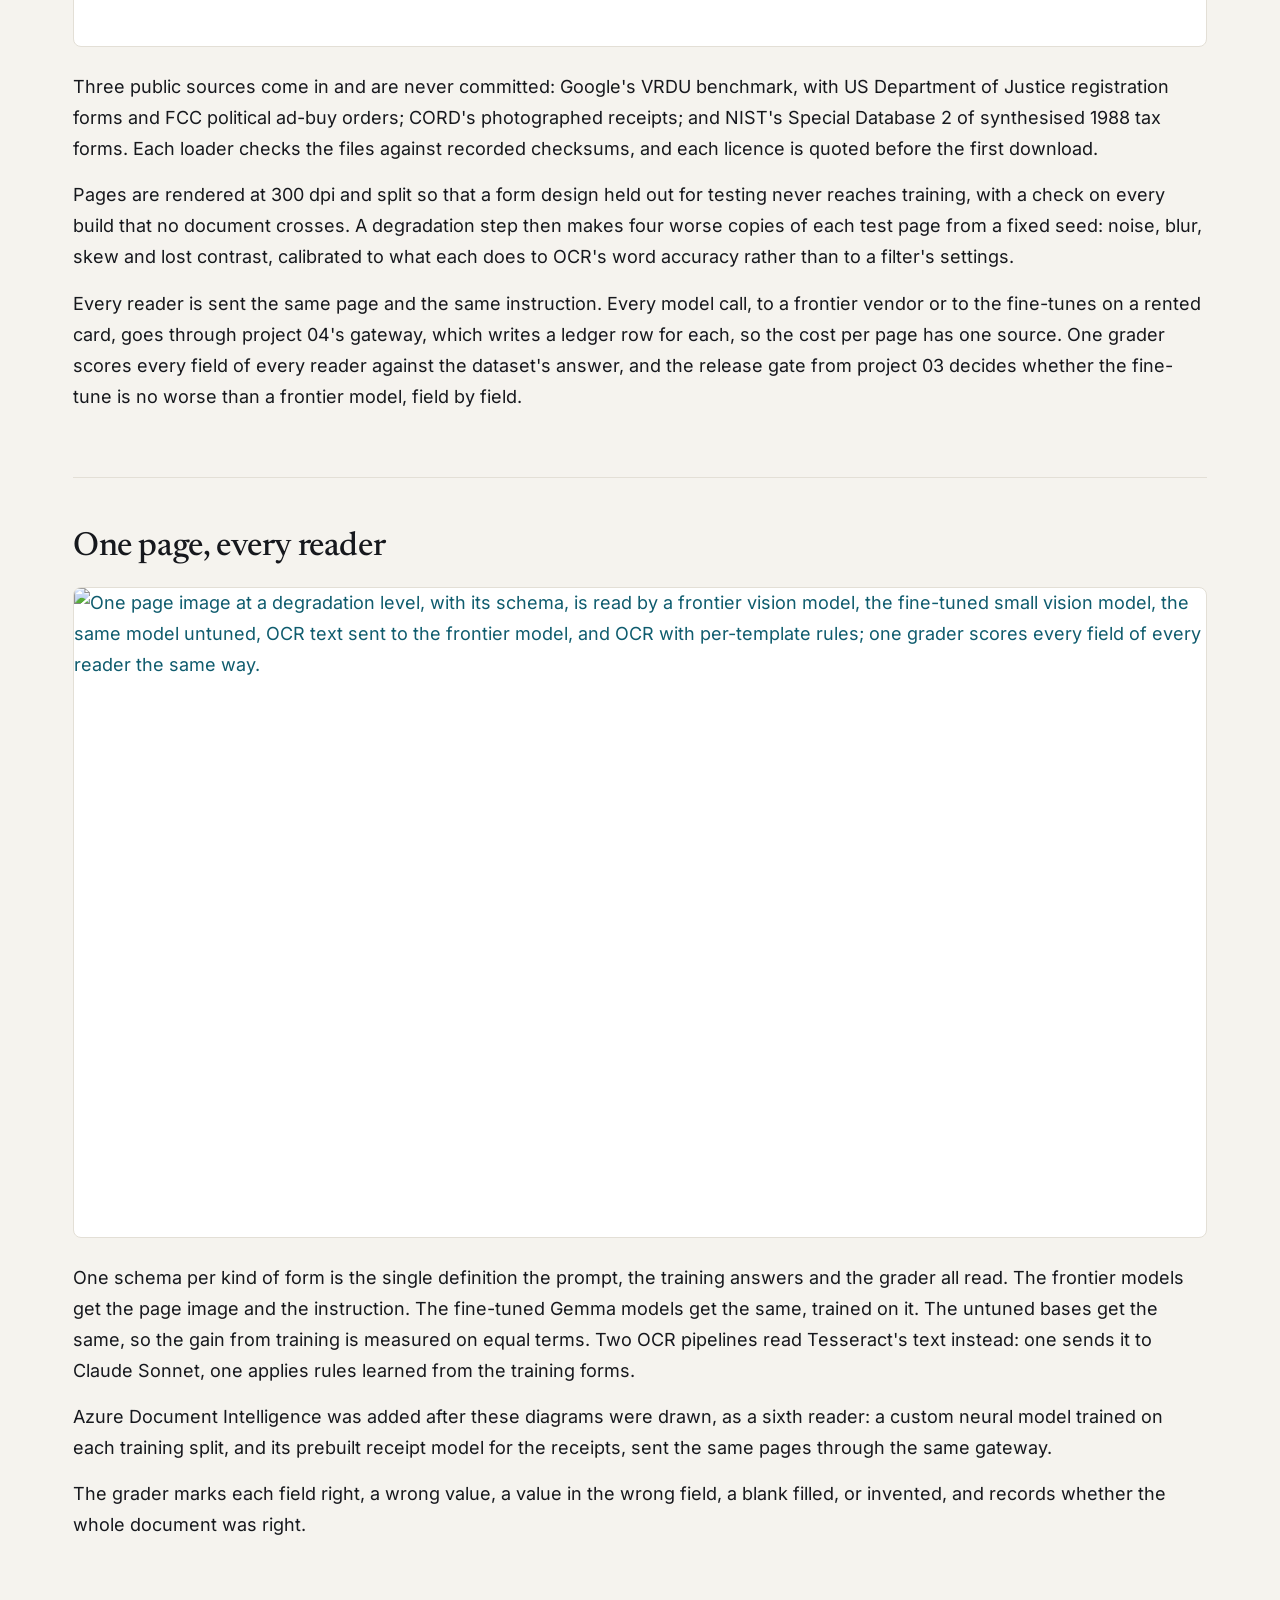
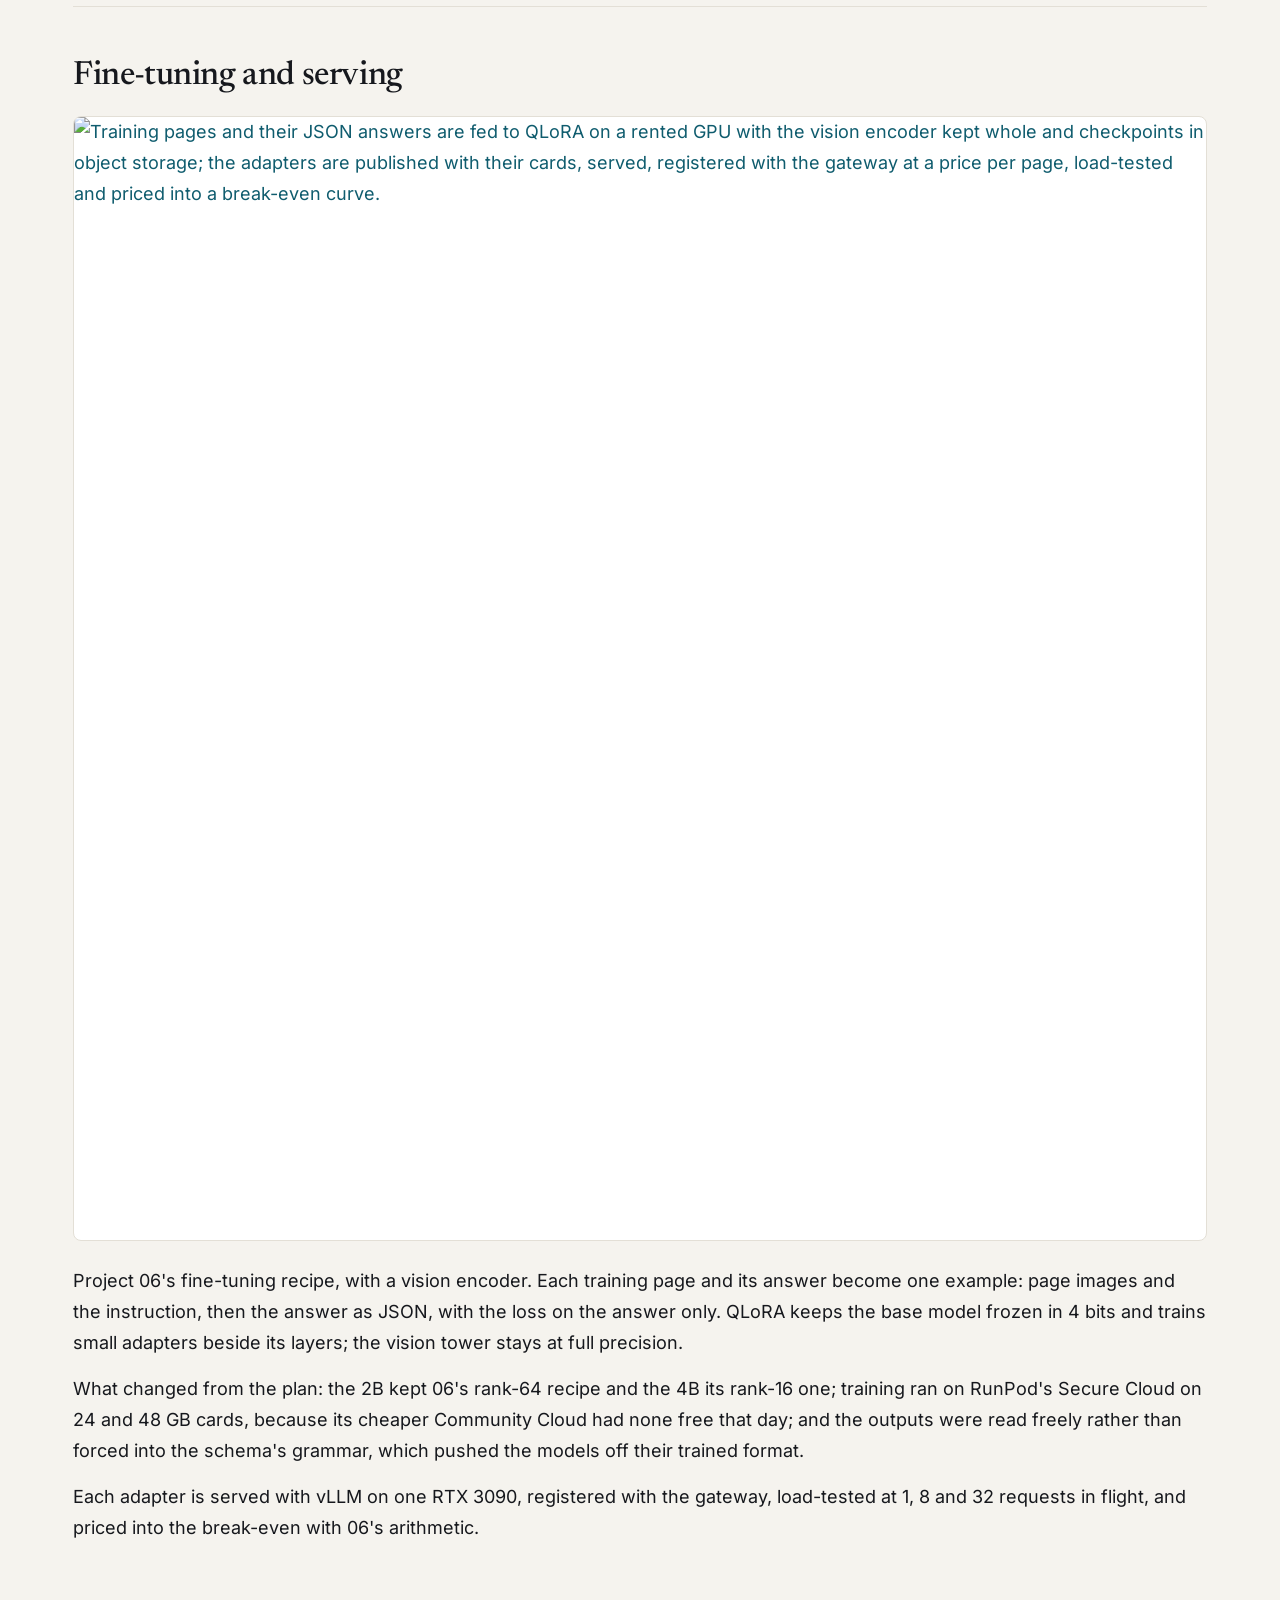
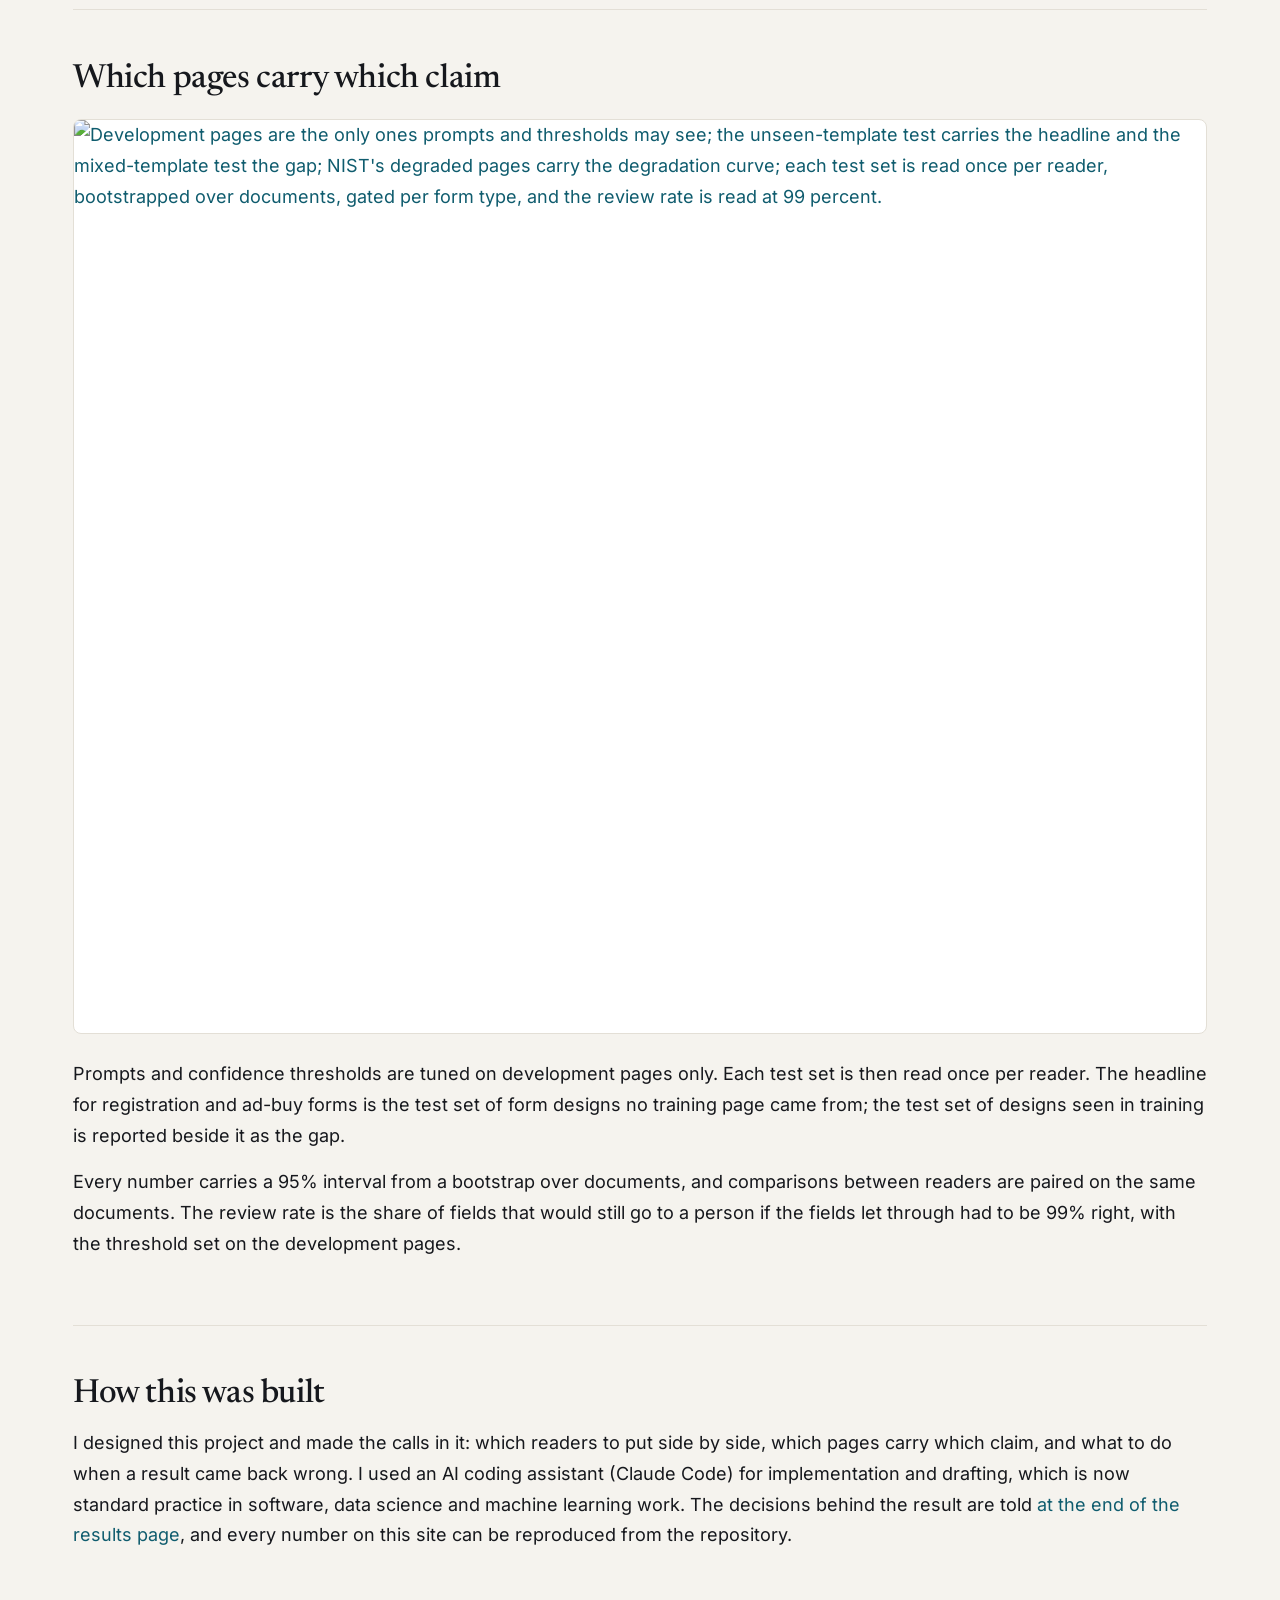
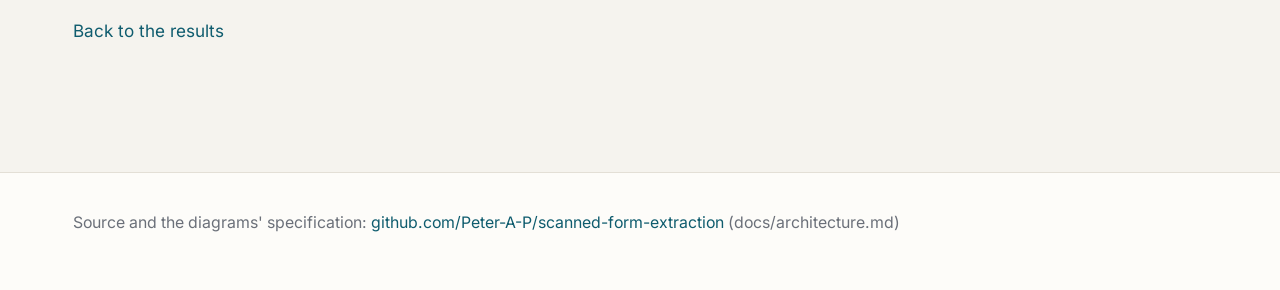
==== commit 83dc8a50: "Site: a first-person "How this was built" with a glossary, an on-this-page list, a part header, what" ====
--- a/legible/site/architecture.html
+++ b/legible/site/architecture.html
@@ -5,6 +5,7 @@
 <meta name="viewport" content="width=device-width, initial-scale=1">
 <title>How it's built: Forms That Read Themselves</title>
 <meta name="description" content="How the readers of scanned forms behind this page were fed the same pages, graded by one grader, fine-tuned, served and costed, in four diagrams.">
+<link rel="icon" href="favicon.svg" type="image/svg+xml">
 <link rel="stylesheet" href="style.css">
 </head>
 <body>
@@ -32,12 +33,10 @@
     <p class="eyebrow">Architecture</p>
     <h1>How it's built</h1>
     <p class="lead">
-      This page opens the measurement up. It follows the pages from the public sources they come
-      from to the readers that read them, sends one page to every reader and through the one
-      grader that scores them all, shows how the small models were fine-tuned and served, and
-      says which pages carry which claim. It ends with how this was built. The four diagrams were
-      drawn before the first line of code, so the design could not be shaped to fit the result;
-      select one to open it full size.
+      How the measurement works, in four pictures: the whole system, one page sent to every
+      reader, how the small models were fine-tuned and served, and which pages carry which claim.
+      The diagrams were drawn before the first line of code, and the one change since, Azure as a
+      sixth reader, is noted where it falls. Select a diagram to open it full size.
     </p>
     <p class="hero-note"><a href="index.html">Back to the results</a></p>
   </header>
@@ -92,11 +91,12 @@
   <section class="section" id="built">
     <h2>How this was built</h2>
     <div class="prose">
-      <p>I designed this, chose how it is measured and made the judgement calls, from eight years of
-        building machine learning inside government. I
-        wrote the plan before the first line of code, so the result could not be shaped to fit it. I
-        used AI coding assistants (Claude Code) for implementation and drafting, the way a senior
-        engineer uses them in 2026. Every number on this site is reproducible from the repository.</p>
+      <p>I designed this project and made the calls in it: which readers to put side by side,
+        which pages carry which claim, and what to do when a result came back wrong. I used an AI
+        coding assistant (Claude Code) for implementation and drafting, which is now standard
+        practice in software, data science and machine learning work. The decisions behind the
+        result are told <a href="index.html#built">at the end of the results page</a>, and every
+        number on this site can be reproduced from the repository.</p>
     </div>
   </section>
 
--- a/legible/site/style.css
+++ b/legible/site/style.css
@@ -1130,3 +1130,56 @@
    line never runs through its letters. */
 .halo { paint-order: stroke; stroke: var(--paper); stroke-width: 3px; stroke-linejoin: round; }
 .swatch.light { opacity: 0.5; }
+
+/* ------------------------------------------------------------- house blocks (portfolio base) */
+
+.toc { padding: 1.5rem 0 1.75rem; border-bottom: 1px solid var(--line); }
+.toc ol {
+  margin: 0;
+  padding: 0;
+  list-style: none;
+  counter-reset: toc;
+  columns: 2 16rem;
+  column-gap: 2rem;
+}
+.toc li { counter-increment: toc; margin: 0 0 0.3rem; break-inside: avoid; font-size: 0.93rem; }
+.toc li::before {
+  content: counter(toc, decimal-leading-zero);
+  font-variant-numeric: tabular-nums;
+  color: var(--ink-faint);
+  font-size: 0.78rem;
+  margin-right: 0.6rem;
+}
+
+.part { padding: 3.5rem 0 0.5rem; }
+.part-title { font-size: clamp(1.75rem, 3.4vw, 2.4rem); line-height: 1.15; margin-bottom: 0.9rem; }
+
+.cards { display: grid; grid-template-columns: repeat(3, minmax(0, 1fr)); gap: 0.9rem; margin: 1.25rem 0; }
+.cards.cards-4 { grid-template-columns: repeat(4, minmax(0, 1fr)); }
+@media (max-width: 60rem) {
+  .cards, .cards.cards-4 { grid-template-columns: repeat(auto-fit, minmax(15rem, 1fr)); }
+}
+.card-note { padding: 1rem 1.1rem; background: var(--paper-soft); border: 1px solid var(--line); border-top: 3px solid var(--warn); border-radius: var(--radius); }
+.card-note h3 { font-size: 1.08rem; }
+.card-note p { font-size: 0.9rem; color: var(--ink-soft); margin: 0; }
+
+.chips { list-style: none; padding: 0; margin: 1.25rem 0; display: flex; flex-wrap: wrap; gap: 0.45rem; }
+.chips li { padding: 0.25rem 0.75rem; border: 1px solid var(--line-2); border-radius: 999px; font-size: 0.82rem; background: var(--paper-soft); color: var(--ink-soft); }
+
+.glossary { margin: 0 0 0.9rem; }
+.glossary dt { font-weight: 600; margin-top: 0.7rem; }
+.glossary dd { margin: 0.15rem 0 0; color: var(--ink-soft); font-size: 0.92rem; }
+
+/* The accuracy-against-cost chart carries word labels at its marks: on a phone it keeps them
+   readable and scrolls, like the other wide charts, instead of shrinking them. */
+#landscape-chart svg { min-width: 52rem; }
+
+@media (max-width: 34rem) {
+  .toc ol { columns: 1; }
+  /* A chart wider than the phone scrolls inside its box; say so, since nothing else does. */
+  .chart-figure:has(.wide-chart) > figcaption::before {
+    content: "Scroll the chart sideways to see all of it. ";
+    font-weight: 600;
+    color: var(--ink-soft);
+  }
+}
